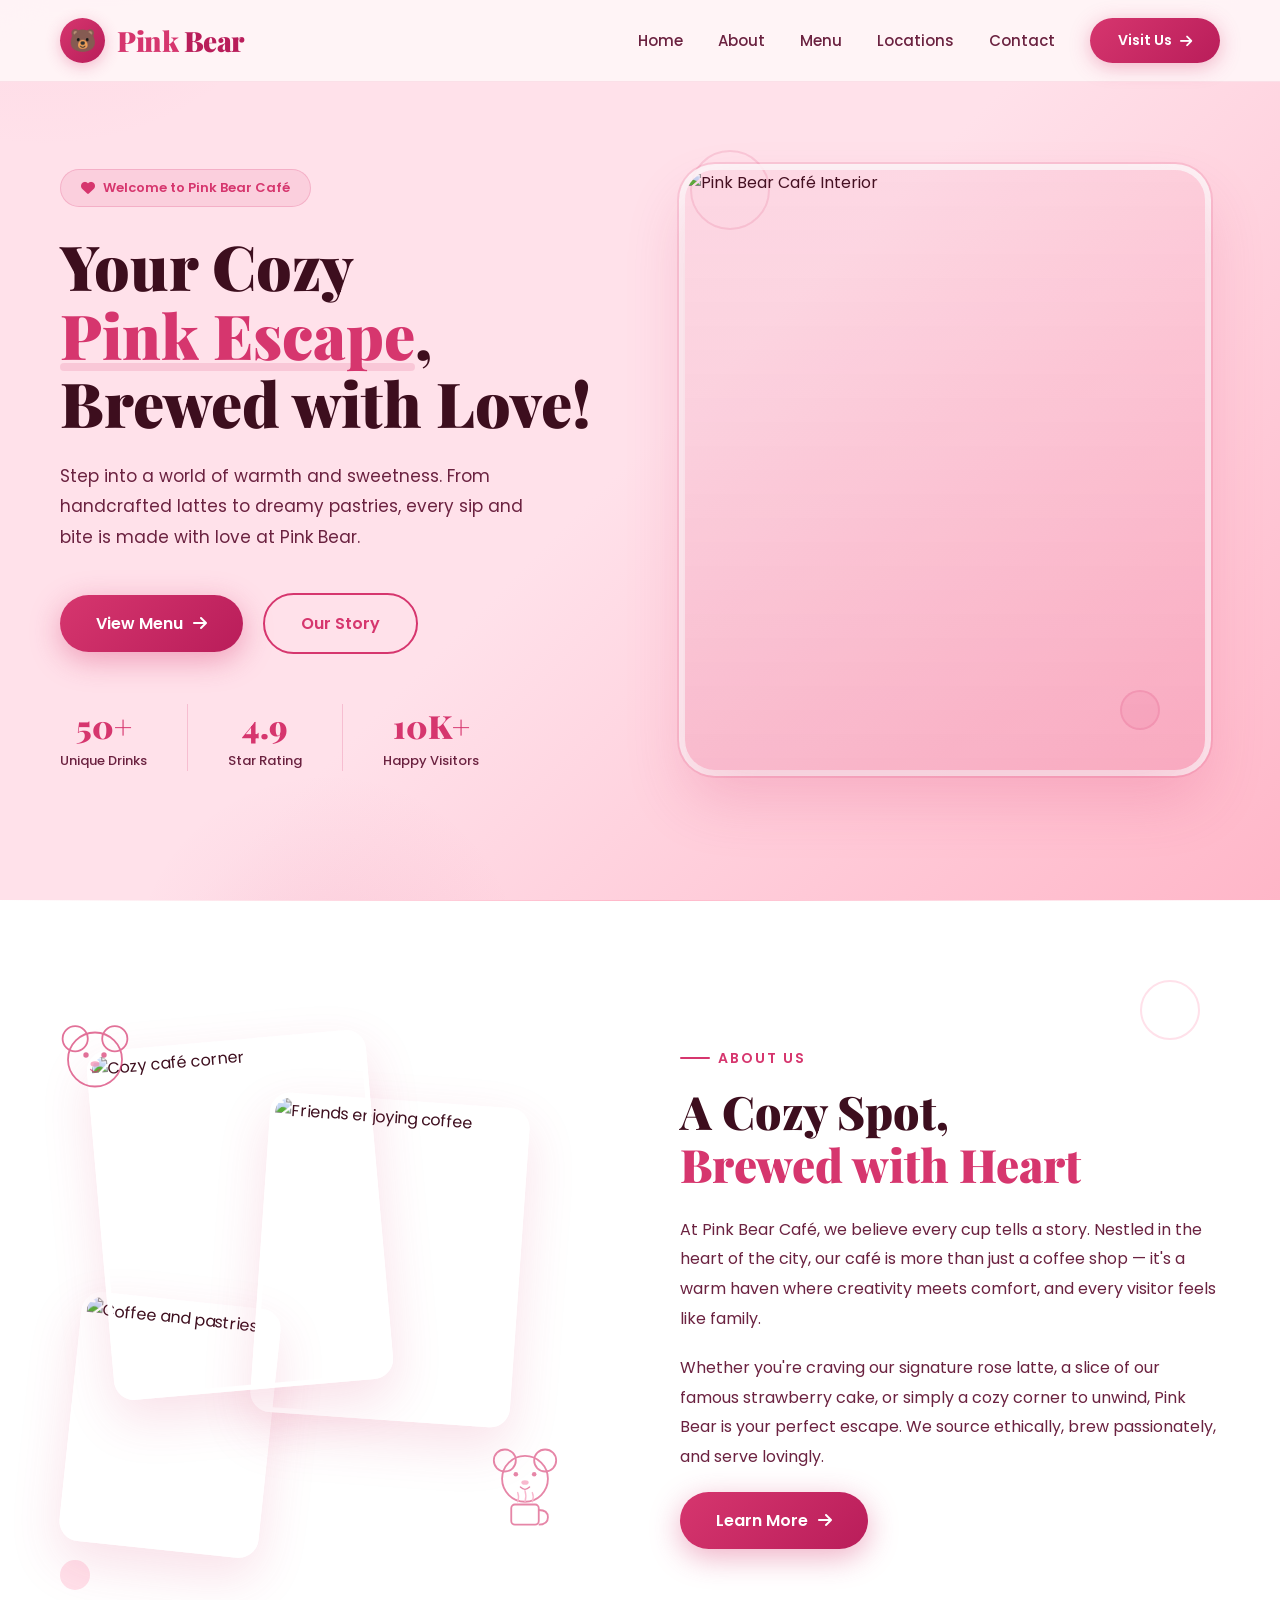
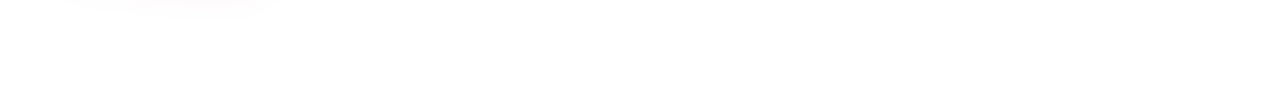
==== index.html @ 5787ec1b "actual initial commit" ====
<!DOCTYPE html>
<html lang="en">
<head>
    <meta charset="UTF-8">
    <meta name="viewport" content="width=device-width, initial-scale=1.0">
    <title>Pink Bear Café</title>
    <link href="https://fonts.googleapis.com/css2?family=Playfair+Display:wght@400;700;900&family=Poppins:wght@300;400;500;600;700&display=swap" rel="stylesheet">
    <link rel="stylesheet" href="https://cdnjs.cloudflare.com/ajax/libs/font-awesome/6.5.0/css/all.min.css">
    <style>
        * {
            margin: 0;
            padding: 0;
            box-sizing: border-box;
        }

        :root {
            --pink-lightest: #FFF5F7;
            --pink-light: #ffe1ea;
            --pink-soft: #FFB6C8;
            --pink-medium: #F48AAE;
            --pink-dark: #D6366E;
            --pink-darker: #B91D5A;
            --pink-darkest: #8C1445;
            --cream: #FFF9FA;
            --text-dark: #3D0E1E;
            --text-medium: #6B2240;
        }

        body {
            font-family: 'Poppins', sans-serif;
            background-color: var(--pink-lightest);
            color: var(--text-dark);
            overflow-x: hidden;
        }

        /* ===== NAVBAR ===== */
        nav {
            position: fixed;
            top: 0;
            left: 0;
            right: 0;
            z-index: 1000;
            display: flex;
            justify-content: space-between;
            align-items: center;
            padding: 18px 60px;
            background: rgba(255, 245, 247, 0.95);
            backdrop-filter: blur(20px);
            border-bottom: 1px solid rgba(214, 54, 110, 0.1);
            transition: all 0.3s ease;
        }

        nav.scrolled {
            padding: 12px 60px;
            box-shadow: 0 4px 30px rgba(214, 54, 110, 0.1);
        }

        .logo {
            display: flex;
            align-items: center;
            gap: 12px;
            text-decoration: none;
        }

        .logo-icon {
            width: 45px;
            height: 45px;
            background: linear-gradient(135deg, var(--pink-dark), var(--pink-darker));
            border-radius: 50%;
            display: flex;
            align-items: center;
            justify-content: center;
            font-size: 22px;
            color: white;
            box-shadow: 0 4px 15px rgba(214, 54, 110, 0.3);
        }

        .logo-text {
            font-family: 'Playfair Display', serif;
            font-size: 28px;
            font-weight: 900;
            color: var(--pink-dark);
            letter-spacing: -0.5px;
        }

        .logo-text span {
            color: var(--pink-darker);
        }

        .nav-links {
            display: flex;
            align-items: center;
            gap: 35px;
            list-style: none;
        }

        .nav-links a {
            text-decoration: none;
            color: var(--text-medium);
            font-size: 15px;
            font-weight: 500;
            transition: all 0.3s ease;
            position: relative;
        }

        .nav-links a::after {
            content: '';
            position: absolute;
            bottom: -5px;
            left: 0;
            width: 0;
            height: 2px;
            background: var(--pink-dark);
            transition: width 0.3s ease;
            border-radius: 2px;
        }

        .nav-links a:hover {
            color: var(--pink-dark);
        }

        .nav-links a:hover::after {
            width: 100%;
        }

        .nav-cta {
            background: linear-gradient(135deg, var(--pink-dark), var(--pink-darker));
            color: white !important;
            padding: 12px 28px;
            border-radius: 50px;
            font-weight: 600 !important;
            font-size: 14px !important;
            display: flex;
            align-items: center;
            gap: 8px;
            box-shadow: 0 4px 20px rgba(214, 54, 110, 0.35);
            transition: all 0.3s ease !important;
        }

        .nav-cta::after {
            display: none !important;
        }

        .nav-cta:hover {
            transform: translateY(-2px);
            box-shadow: 0 8px 30px rgba(214, 54, 110, 0.45) !important;
        }

        .hamburger {
            display: none;
            flex-direction: column;
            gap: 5px;
            cursor: pointer;
            padding: 5px;
        }

        .hamburger span {
            width: 28px;
            height: 3px;
            background: var(--pink-dark);
            border-radius: 3px;
            transition: all 0.3s ease;
        }

        /* ===== HERO SECTION ===== */
        .hero {
            min-height: 100vh;
            display: flex;
            align-items: center;
            position: relative;
            background: linear-gradient(135deg, var(--pink-light) 0%, var(--pink-light) 50%, var(--pink-soft) 100%);
            overflow: hidden;
        }

        .hero::before {
            content: '';
            position: absolute;
            top: -50%;
            left: -20%;
            width: 600px;
            height: 600px;
            background: radial-gradient(circle, rgba(244, 138, 174, 0.15) 0%, transparent 70%);
            border-radius: 50%;
            animation: float 8s ease-in-out infinite;
        }

        .hero::after {
            content: '';
            position: absolute;
            bottom: -30%;
            left: 10%;
            width: 400px;
            height: 400px;
            background: radial-gradient(circle, rgba(214, 54, 110, 0.08) 0%, transparent 70%);
            border-radius: 50%;
            animation: float 6s ease-in-out infinite reverse;
        }

        @keyframes float {
            0%, 100% { transform: translateY(0) rotate(0deg); }
            50% { transform: translateY(-30px) rotate(5deg); }
        }

        .hero-container {
            display: flex;
            align-items: center;
            width: 100%;
            max-width: 1400px;
            margin: 0 auto;
            padding: 120px 60px 80px;
            gap: 60px;
            position: relative;
            z-index: 2;
        }

        .hero-content {
            flex: 1;
            max-width: 580px;
        }

        .hero-badge {
            display: inline-flex;
            align-items: center;
            gap: 8px;
            background: rgba(214, 54, 110, 0.1);
            border: 1px solid rgba(214, 54, 110, 0.2);
            padding: 8px 20px;
            border-radius: 50px;
            font-size: 13px;
            font-weight: 600;
            color: var(--pink-dark);
            margin-bottom: 25px;
            animation: fadeInUp 0.8s ease forwards;
        }

        .hero-badge i {
            font-size: 14px;
        }

        .hero h1 {
            font-family: 'Playfair Display', serif;
            font-size: 62px;
            font-weight: 900;
            line-height: 1.1;
            color: var(--text-dark);
            margin-bottom: 24px;
            animation: fadeInUp 0.8s ease 0.2s forwards;
            opacity: 0;
        }

        .hero h1 .highlight {
            color: var(--pink-dark);
            position: relative;
        }

        .hero h1 .highlight::after {
            content: '';
            position: absolute;
            bottom: 5px;
            left: 0;
            width: 100%;
            height: 8px;
            background: rgba(214, 54, 110, 0.15);
            border-radius: 4px;
            z-index: -1;
        }

        .hero-description {
            font-size: 17px;
            line-height: 1.8;
            color: var(--text-medium);
            margin-bottom: 40px;
            max-width: 480px;
            animation: fadeInUp 0.8s ease 0.4s forwards;
            opacity: 0;
        }

        .hero-buttons {
            display: flex;
            align-items: center;
            gap: 20px;
            animation: fadeInUp 0.8s ease 0.6s forwards;
            opacity: 0;
        }

        .btn-primary {
            display: inline-flex;
            align-items: center;
            gap: 10px;
            background: linear-gradient(135deg, var(--pink-dark), var(--pink-darker));
            color: white;
            padding: 16px 36px;
            border-radius: 50px;
            text-decoration: none;
            font-weight: 600;
            font-size: 16px;
            box-shadow: 0 8px 30px rgba(214, 54, 110, 0.4);
            transition: all 0.3s ease;
            border: none;
            cursor: pointer;
        }

        .btn-primary:hover {
            transform: translateY(-3px);
            box-shadow: 0 12px 40px rgba(214, 54, 110, 0.5);
        }

        .btn-primary i {
            transition: transform 0.3s ease;
        }

        .btn-primary:hover i {
            transform: translateX(3px);
        }

        .btn-secondary {
            display: inline-flex;
            align-items: center;
            gap: 10px;
            background: transparent;
            color: var(--pink-dark);
            padding: 16px 36px;
            border-radius: 50px;
            text-decoration: none;
            font-weight: 600;
            font-size: 16px;
            border: 2px solid var(--pink-dark);
            transition: all 0.3s ease;
            cursor: pointer;
        }

        .btn-secondary:hover {
            background: rgba(214, 54, 110, 0.08);
            transform: translateY(-3px);
        }

        .hero-stats {
            display: flex;
            gap: 40px;
            margin-top: 50px;
            animation: fadeInUp 0.8s ease 0.8s forwards;
            opacity: 0;
        }

        .stat {
            text-align: center;
        }

        .stat-number {
            font-family: 'Playfair Display', serif;
            font-size: 32px;
            font-weight: 900;
            color: var(--pink-dark);
        }

        .stat-label {
            font-size: 13px;
            color: var(--text-medium);
            font-weight: 500;
            margin-top: 4px;
        }

        .stat-divider {
            width: 1px;
            background: rgba(214, 54, 110, 0.2);
        }

        /* Hero Image Area */
        .hero-image-area {
            flex: 1;
            position: relative;
            display: flex;
            justify-content: center;
            align-items: center;
            animation: fadeInRight 1s ease 0.4s forwards;
            opacity: 0;
        }

        .hero-image-main {
            width: 520px;
            height: 600px;
            border-radius: 30px;
            overflow: hidden;
            position: relative;
            box-shadow: 
                0 30px 60px rgba(214, 54, 110, 0.2),
                0 0 0 6px rgba(255, 255, 255, 0.8),
                0 0 0 8px rgba(214, 54, 110, 0.15);
        }

        .hero-image-main img {
            width: 100%;
            height: 100%;
            object-fit: cover;
            transition: transform 0.5s ease;
        }

        .hero-image-main:hover img {
            transform: scale(1.05);
        }

        .hero-image-overlay {
            position: absolute;
            top: 0;
            left: 0;
            right: 0;
            bottom: 0;
            background: linear-gradient(
                180deg, 
                rgba(214, 54, 110, 0.05) 0%, 
                rgba(214, 54, 110, 0.15) 100%
            );
            border-radius: 30px;
            pointer-events: none;
        }

        /* Floating elements around hero image
        .float-card {
            position: absolute;
            background: rgba(255, 255, 255, 0.95);
            backdrop-filter: blur(20px);
            border-radius: 20px;
            padding: 18px 22px;
            box-shadow: 0 10px 40px rgba(214, 54, 110, 0.15);
            z-index: 5;
            border: 1px solid rgba(214, 54, 110, 0.1);
        }

        .float-card-1 {
            top: 40px;
            right: -30px;
            display: flex;
            align-items: center;
            gap: 12px;
            animation: floatCard 4s ease-in-out infinite;
        }

        .float-card-1 .card-icon {
            width: 45px;
            height: 45px;
            background: linear-gradient(135deg, #FFB6C8, #F48AAE);
            border-radius: 12px;
            display: flex;
            align-items: center;
            justify-content: center;
            font-size: 20px;
        }

        .float-card-1 .card-text strong {
            display: block;
            font-size: 14px;
            color: var(--text-dark);
        }

        .float-card-1 .card-text span {
            font-size: 12px;
            color: var(--text-medium);
        }

        .float-card-2 {
            bottom: 80px;
            left: -40px;
            display: flex;
            align-items: center;
            gap: 12px;
            animation: floatCard 5s ease-in-out infinite reverse;
        }

        .float-card-2 .stars {
            color: #F9A825;
            font-size: 14px;
            display: flex;
            gap: 2px;
        }

        .float-card-2 .review-text {
            font-size: 13px;
            color: var(--text-dark);
            font-weight: 600;
        }

        .float-card-2 .review-sub {
            font-size: 11px;
            color: var(--text-medium);
        }

        .float-card-3 {
            bottom: 180px;
            right: -20px;
            padding: 14px 20px;
            animation: floatCard 4.5s ease-in-out infinite;
        }

        .float-card-3 .emoji-row {
            display: flex;
            gap: 4px;
            font-size: 18px;
            margin-bottom: 4px;
        }

        .float-card-3 span {
            font-size: 12px;
            color: var(--text-medium);
            font-weight: 500;
        }

        @keyframes floatCard {
            0%, 100% { transform: translateY(0); }
            50% { transform: translateY(-10px); }
        } */

        /* Decorative shapes */
        .deco-circle {
            position: absolute;
            border-radius: 50%;
            border: 2px solid rgba(214, 54, 110, 0.15);
        }

        .deco-circle-1 {
            width: 80px;
            height: 80px;
            top: -20px;
            left: 20px;
            animation: spin 20s linear infinite;
        }

        .deco-circle-2 {
            width: 40px;
            height: 40px;
            bottom: 40px;
            right: 60px;
            background: rgba(214, 54, 110, 0.08);
            animation: spin 15s linear infinite reverse;
        }

        @keyframes spin {
            from { transform: rotate(0deg); }
            to { transform: rotate(360deg); }
        }

        /* ===== ABOUT SECTION ===== */
        .about {
            padding: 120px 60px;
            background: white;
            position: relative;
            overflow: hidden;
        }

        .about::before {
            content: '';
            position: absolute;
            top: 0;
            left: 0;
            right: 0;
            height: 1px;
            background: linear-gradient(90deg, transparent, var(--pink-soft), transparent);
        }

        .about-container {
            max-width: 1400px;
            margin: 0 auto;
            display: flex;
            align-items: center;
            gap: 80px;
        }

        /* About Images */
        .about-images {
            flex: 1;
            position: relative;
            min-height: 550px;
        }

        .about-img-wrapper {
            position: absolute;
            border-radius: 20px;
            overflow: hidden;
            box-shadow: 0 20px 50px rgba(214, 54, 110, 0.15);
            transition: transform 0.4s ease;
        }

        .about-img-wrapper:hover {
            transform: rotate(0deg) scale(1.03) !important;
            z-index: 10;
        }

        .about-img-wrapper img {
            width: 100%;
            height: 100%;
            object-fit: cover;
        }

        .about-img-1 {
            width: 280px;
            height: 350px;
            top: 20px;
            left: 40px;
            transform: rotate(-5deg);
            z-index: 3;
            border: 5px solid white;
        }

        .about-img-2 {
            width: 260px;
            height: 320px;
            top: 80px;
            left: 200px;
            transform: rotate(4deg);
            z-index: 2;
            border: 5px solid white;
        }

        .about-img-3 {
            width: 200px;
            height: 250px;
            bottom: 20px;
            left: 10px;
            transform: rotate(6deg);
            z-index: 1;
            border: 5px solid white;
        }

        /* Bear doodle */
        .bear-doodle {
            position: absolute;
            top: -10px;
            left: -10px;
            z-index: 20;
        }

        .bear-doodle svg {
            width: 90px;
            height: 90px;
            opacity: 0.7;
        }

        .bear-doodle-2 {
            position: absolute;
            bottom: 20px;
            right: 20px;
            z-index: 20;
        }

        .bear-doodle-2 svg {
            width: 110px;
            height: 110px;
            opacity: 0.6;
        }

        /* About Content */
        .about-content {
            flex: 1;
            max-width: 550px;
        }

        .section-label {
            display: inline-flex;
            align-items: center;
            gap: 8px;
            font-size: 14px;
            font-weight: 600;
            color: var(--pink-dark);
            text-transform: uppercase;
            letter-spacing: 2px;
            margin-bottom: 16px;
        }

        .section-label::before {
            content: '';
            width: 30px;
            height: 2px;
            background: var(--pink-dark);
            border-radius: 2px;
        }

        .about-content h2 {
            font-family: 'Playfair Display', serif;
            font-size: 46px;
            font-weight: 900;
            line-height: 1.15;
            color: var(--text-dark);
            margin-bottom: 24px;
        }

        .about-content h2 .highlight {
            color: var(--pink-dark);
        }

        .about-content p {
            font-size: 16px;
            line-height: 1.85;
            color: var(--text-medium);
            margin-bottom: 20px;
        }

        .about-features {
            display: flex;
            flex-direction: column;
            gap: 18px;
            margin-top: 35px;
            margin-bottom: 40px;
        }

        .about-feature {
            display: flex;
            align-items: center;
            gap: 16px;
        }

        .feature-icon {
            width: 50px;
            height: 50px;
            min-width: 50px;
            background: linear-gradient(135deg, var(--pink-light), var(--pink-soft));
            border-radius: 14px;
            display: flex;
            align-items: center;
            justify-content: center;
            font-size: 20px;
            color: var(--pink-dark);
        }

        .feature-text strong {
            display: block;
            font-size: 15px;
            color: var(--text-dark);
            margin-bottom: 2px;
        }

        .feature-text span {
            font-size: 13px;
            color: var(--text-medium);
        }

        /* Animated decorative elements in about */
        .about-deco {
            position: absolute;
        }

        .about-deco-1 {
            top: 80px;
            right: 80px;
            width: 60px;
            height: 60px;
            border: 2px solid var(--pink-light);
            border-radius: 50%;
            animation: float 6s ease-in-out infinite;
        }

        .about-deco-2 {
            bottom: 100px;
            left: 60px;
            width: 30px;
            height: 30px;
            background: var(--pink-light);
            border-radius: 50%;
            animation: float 5s ease-in-out infinite reverse;
        }

        /* ===== ANIMATIONS ===== */
        @keyframes fadeInUp {
            from {
                opacity: 0;
                transform: translateY(30px);
            }
            to {
                opacity: 1;
                transform: translateY(0);
            }
        }

        @keyframes fadeInRight {
            from {
                opacity: 0;
                transform: translateX(50px);
            }
            to {
                opacity: 1;
                transform: translateX(0);
            }
        }

        /* Scroll reveal */
        .reveal {
            opacity: 0;
            transform: translateY(40px);
            transition: all 0.8s ease;
        }

        .reveal.active {
            opacity: 1;
            transform: translateY(0);
        }

        /* ===== RESPONSIVE ===== */
        @media (max-width: 1200px) {
            .hero h1 {
                font-size: 50px;
            }

            .hero-image-main {
                width: 420px;
                height: 500px;
            }

            .about-content h2 {
                font-size: 38px;
            }
        }

        @media (max-width: 992px) {
            nav {
                padding: 15px 30px;
            }

            .nav-links {
                display: none;
                position: absolute;
                top: 100%;
                left: 0;
                right: 0;
                background: rgba(255, 245, 247, 0.98);
                backdrop-filter: blur(20px);
                flex-direction: column;
                padding: 30px;
                gap: 20px;
                border-bottom: 1px solid rgba(214, 54, 110, 0.1);
            }

            .nav-links.active {
                display: flex;
            }

            .hamburger {
                display: flex;
            }

            .hero-container {
                flex-direction: column;
                text-align: center;
                padding: 120px 30px 60px;
                gap: 50px;
            }

            .hero-content {
                max-width: 100%;
            }

            .hero h1 {
                font-size: 44px;
            }

            .hero-description {
                max-width: 100%;
                margin-left: auto;
                margin-right: auto;
            }

            .hero-buttons {
                justify-content: center;
            }

            .hero-stats {
                justify-content: center;
            }

            .hero-image-main {
                width: 100%;
                max-width: 450px;
                height: 400px;
            }

            .float-card-1 {
                right: 0px;
                top: 10px;
            }

            .float-card-2 {
                left: 0px;
                bottom: 40px;
            }

            .float-card-3 {
                right: 0px;
            }

            .about {
                padding: 80px 30px;
            }

            .about-container {
                flex-direction: column;
                gap: 60px;
            }

            .about-images {
                min-height: 450px;
                width: 100%;
                max-width: 500px;
            }

            .about-content {
                max-width: 100%;
                text-align: center;
            }

            .about-features {
                align-items: center;
            }

            .section-label {
                justify-content: center;
            }
        }

        @media (max-width: 600px) {
            nav {
                padding: 12px 20px;
            }

            .logo-text {
                font-size: 22px;
            }

            .hero-container {
                padding: 100px 20px 50px;
            }

            .hero h1 {
                font-size: 34px;
            }

            .hero-description {
                font-size: 15px;
            }

            .hero-buttons {
                flex-direction: column;
                gap: 15px;
            }

            .hero-stats {
                gap: 25px;
            }

            .stat-number {
                font-size: 26px;
            }

            .hero-image-main {
                height: 320px;
                border-radius: 20px;
            }

            .float-card {
                display: none;
            }

            .about-content h2 {
                font-size: 32px;
            }

            .about-img-1 {
                width: 220px;
                height: 280px;
                left: 10px;
            }

            .about-img-2 {
                width: 200px;
                height: 260px;
                left: 140px;
            }

            .about-img-3 {
                width: 160px;
                height: 200px;
            }
        }

        /* Smooth scrolling */
        html {
            scroll-behavior: smooth;
        }

        /* Custom scrollbar */
        ::-webkit-scrollbar {
            width: 8px;
        }

        ::-webkit-scrollbar-track {
            background: var(--pink-lightest);
        }

        ::-webkit-scrollbar-thumb {
            background: var(--pink-soft);
            border-radius: 4px;
        }

        ::-webkit-scrollbar-thumb:hover {
            background: var(--pink-medium);
        }
    </style>
</head>
<body>

    <!-- NAVBAR -->
    <nav id="navbar">
        <a href="#" class="logo">
            <div class="logo-icon">🐻</div>
            <div class="logo-text">Pink <span>Bear</span></div>
        </a>
        <ul class="nav-links" id="navLinks">
            <li><a href="#hero">Home</a></li>
            <li><a href="#about">About</a></li>
            <li><a href="#">Menu</a></li>
            <li><a href="#">Locations</a></li>
            <li><a href="#">Contact</a></li>
            <li><a href="#" class="nav-cta">Visit Us <i class="fas fa-arrow-right"></i></a></li>
        </ul>
        <div class="hamburger" id="hamburger" onclick="toggleMenu()">
            <span></span>
            <span></span>
            <span></span>
        </div>
    </nav>

    <!-- HERO SECTION -->
    <section class="hero" id="hero">
        <div class="hero-container">
            <div class="hero-content">
                <div class="hero-badge">
                    <i class="fas fa-heart"></i>
                    Welcome to Pink Bear Café
                </div>
                <h1>
                    Your Cozy<br>
                    <span class="highlight">Pink Escape</span>,<br>
                    Brewed with Love!
                </h1>
                <p class="hero-description">
                    Step into a world of warmth and sweetness. From handcrafted lattes to dreamy pastries, every sip and bite is made with love at Pink Bear.
                </p>
                <div class="hero-buttons">
                    <a href="#" class="btn-primary">
                        View Menu <i class="fas fa-arrow-right"></i>
                    </a>
                    <a href="#about" class="btn-secondary">
                         Our Story
                    </a>
                </div>
                <div class="hero-stats">
                    <div class="stat">
                        <div class="stat-number">50+</div>
                        <div class="stat-label">Unique Drinks</div>
                    </div>
                    <div class="stat-divider"></div>
                    <div class="stat">
                        <div class="stat-number">4.9</div>
                        <div class="stat-label">Star Rating</div>
                    </div>
                    <div class="stat-divider"></div>
                    <div class="stat">
                        <div class="stat-number">10K+</div>
                        <div class="stat-label">Happy Visitors</div>
                    </div>
                </div>
            </div>

            <div class="hero-image-area">
                <div class="deco-circle deco-circle-1"></div>
                <div class="deco-circle deco-circle-2"></div>

                <div class="hero-image-main">
                    <img src="https://images.unsplash.com/photo-1554118811-1e0d58224f24?w=800&q=80" alt="Pink Bear Café Interior" loading="eager">
                    <div class="hero-image-overlay"></div>
                </div>

                <!-- Floating Cards -->
                <!-- <div class="float-card float-card-1">
                    <div class="card-icon">☕</div>
                    <div class="card-text">
                        <strong>Fresh Brewed</strong>
                        <span>Made to order</span>
                    </div>
                </div>

                <div class="float-card float-card-2">
                    <div>
                        <div class="stars">
                            <i class="fas fa-star"></i>
                            <i class="fas fa-star"></i>
                            <i class="fas fa-star"></i>
                            <i class="fas fa-star"></i>
                            <i class="fas fa-star"></i>
                        </div>
                        <div class="review-text">"Best café in town!"</div>
                        <div class="review-sub">— 2,400+ reviews</div>
                    </div>
                </div>

                <div class="float-card float-card-3">
                    <div class="emoji-row">🧁 🍰 🍩</div>
                    <span>Fresh pastries daily</span>
                </div>
            </div>
        </div> -->
    </section>

    <!-- ABOUT SECTION -->
    <section class="about" id="about">
        <div class="about-deco about-deco-1"></div>
        <div class="about-deco about-deco-2"></div>

        <div class="about-container">
            <div class="about-images reveal">
                <!-- Bear doodle SVG -->
                <div class="bear-doodle">
                    <svg viewBox="0 0 100 100" fill="none" xmlns="http://www.w3.org/2000/svg">
                        <circle cx="50" cy="55" r="30" stroke="#D6366E" stroke-width="2" fill="none"/>
                        <circle cx="28" cy="32" r="14" stroke="#D6366E" stroke-width="2" fill="none"/>
                        <circle cx="72" cy="32" r="14" stroke="#D6366E" stroke-width="2" fill="none"/>
                        <circle cx="40" cy="50" r="3" fill="#D6366E"/>
                        <circle cx="60" cy="50" r="3" fill="#D6366E"/>
                        <ellipse cx="50" cy="60" rx="5" ry="3" fill="#F48AAE"/>
                        <path d="M45 66 Q50 72 55 66" stroke="#D6366E" stroke-width="1.5" fill="none" stroke-linecap="round"/>
                    </svg>
                </div>

                <div class="about-img-wrapper about-img-1">
                    <img src="https://images.unsplash.com/photo-1521017432531-fbd92d768814?w=600&q=80" alt="Cozy café corner">
                </div>
                <div class="about-img-wrapper about-img-2">
                    <img src="https://images.unsplash.com/photo-1529676468696-f3a47aba7d5d?w=600&q=80" alt="Friends enjoying coffee">
                </div>
                <div class="about-img-wrapper about-img-3">
                    <img src="https://images.unsplash.com/photo-1495474472287-4d71bcdd2085?w=600&q=80" alt="Coffee and pastries">
                </div>

                <!-- Bear doodle 2 -->
                <div class="bear-doodle-2">
                    <svg viewBox="0 0 120 120" fill="none" xmlns="http://www.w3.org/2000/svg">
                        <!-- Bear holding coffee cup -->
                        <circle cx="60" cy="50" r="25" stroke="#D6366E" stroke-width="2" fill="none"/>
                        <circle cx="38" cy="30" r="12" stroke="#D6366E" stroke-width="2" fill="none"/>
                        <circle cx="82" cy="30" r="12" stroke="#D6366E" stroke-width="2" fill="none"/>
                        <circle cx="50" cy="45" r="2.5" fill="#D6366E"/>
                        <circle cx="70" cy="45" r="2.5" fill="#D6366E"/>
                        <ellipse cx="60" cy="54" rx="4" ry="2.5" fill="#F48AAE"/>
                        <path d="M55 59 Q60 64 65 59" stroke="#D6366E" stroke-width="1.5" fill="none" stroke-linecap="round"/>
                        <!-- Coffee cup -->
                        <rect x="45" y="78" width="30" height="22" rx="4" stroke="#D6366E" stroke-width="2" fill="none"/>
                        <path d="M75 84 Q85 84 85 92 Q85 100 75 100" stroke="#D6366E" stroke-width="2" fill="none"/>
                        <!-- Steam -->
                        <path d="M52 75 Q54 70 52 65" stroke="#F48AAE" stroke-width="1.5" fill="none" stroke-linecap="round"/>
                        <path d="M60 75 Q62 69 60 63" stroke="#F48AAE" stroke-width="1.5" fill="none" stroke-linecap="round"/>
                        <path d="M68 75 Q70 70 68 65" stroke="#F48AAE" stroke-width="1.5" fill="none" stroke-linecap="round"/>
                    </svg>
                </div>
            </div>

            <div class="about-content reveal">
                <div class="section-label">About Us</div>
                <h2>
                    A Cozy Spot,<br>
                    <span class="highlight">Brewed with Heart</span>
                </h2>
                <p>
                    At Pink Bear Café, we believe every cup tells a story. Nestled in the heart of the city, our café is more than just a coffee shop — it's a warm haven where creativity meets comfort, and every visitor feels like family.
                </p>
                <p>
                    Whether you're craving our signature rose latte, a slice of our famous strawberry cake, or simply a cozy corner to unwind, Pink Bear is your perfect escape. We source ethically, brew passionately, and serve lovingly.
                </p>

                <!-- <div class="about-features">
                    <div class="about-feature">
                        <div class="feature-icon">
                            <i class="fas fa-mug-hot"></i>
                        </div>
                        <div class="feature-text">
                            <strong>Handcrafted Drinks</strong>
                            <span>Every drink made fresh with premium ingredients</span>
                        </div>
                    </div>
                    <div class="about-feature">
                        <div class="feature-icon">
                            <i class="fas fa-heart"></i>
                        </div>
                        <div class="feature-text">
                            <strong>Warm Community</strong>
                            <span>A gathering place for friends, creatives & dreamers</span>
                        </div>
                    </div>
                    <div class="about-feature">
                        <div class="feature-icon">
                            <i class="fas fa-leaf"></i>
                        </div>
                        <div class="feature-text">
                            <strong>Sustainably Sourced</strong>
                            <span>Ethically sourced beans & eco-friendly practices</span>
                        </div>
                    </div>
                </div> -->

                <a href="#" class="btn-primary">
                    Learn More <i class="fas fa-arrow-right"></i>
                </a>
            </div>
        </div>
    </section>

    <script>
        // Navbar scroll effect
        window.addEventListener('scroll', () => {
            const navbar = document.getElementById('navbar');
            if (window.scrollY > 50) {
                navbar.classList.add('scrolled');
            } else {
                navbar.classList.remove('scrolled');
            }
        });

        // Mobile menu toggle
        function toggleMenu() {
            const navLinks = document.getElementById('navLinks');
            const hamburger = document.getElementById('hamburger');
            navLinks.classList.toggle('active');
            hamburger.classList.toggle('active');
        }

        // Scroll reveal animation
        const revealElements = document.querySelectorAll('.reveal');

        const revealOnScroll = () => {
            revealElements.forEach(el => {
                const elementTop = el.getBoundingClientRect().top;
                const windowHeight = window.innerHeight;
                if (elementTop < windowHeight - 100) {
                    el.classList.add('active');
                }
            });
        };

        window.addEventListener('scroll', revealOnScroll);
        window.addEventListener('load', revealOnScroll);

        // Parallax effect on hero image
        window.addEventListener('scroll', () => {
            const scrolled = window.scrollY;
            const heroImage = document.querySelector('.hero-image-main');
            if (heroImage && scrolled < window.innerHeight) {
                heroImage.style.transform = `translateY(${scrolled * 0.1}px)`;
            }
        });
    </script>

</body>
</html>
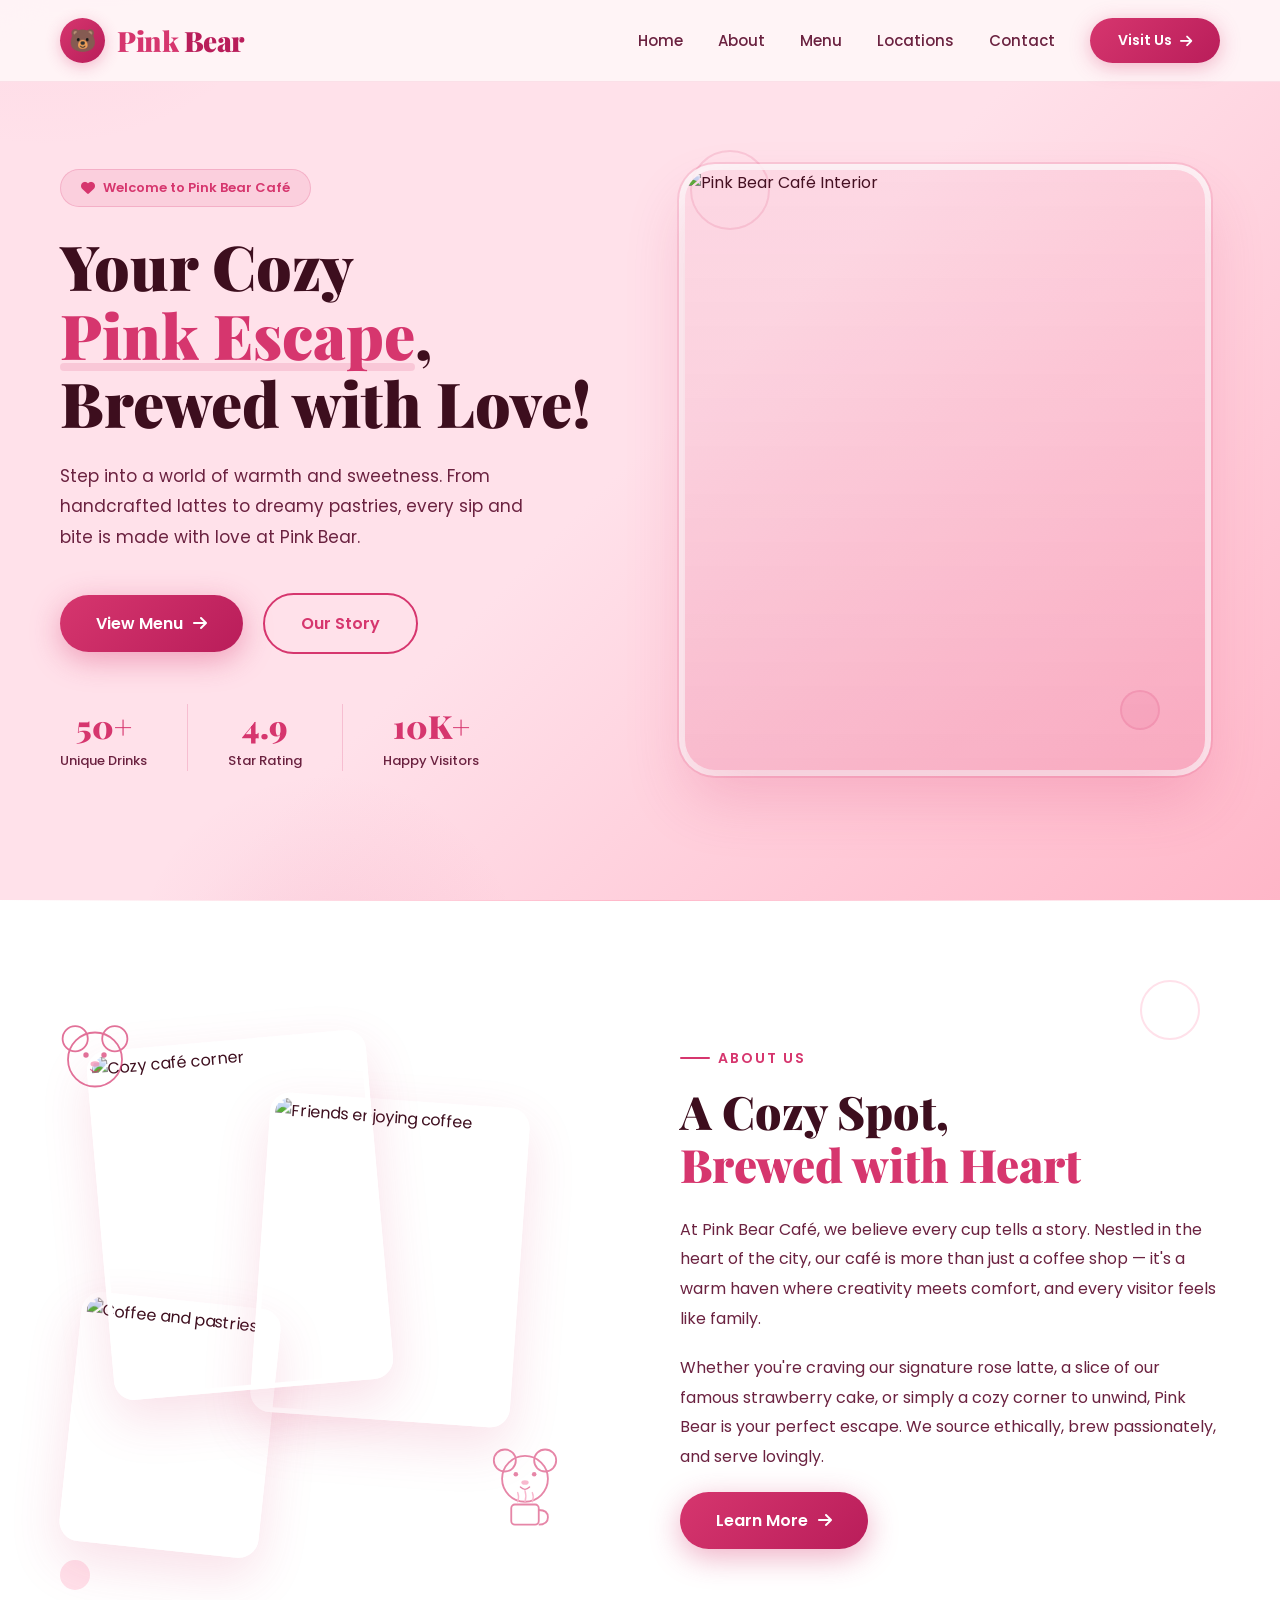
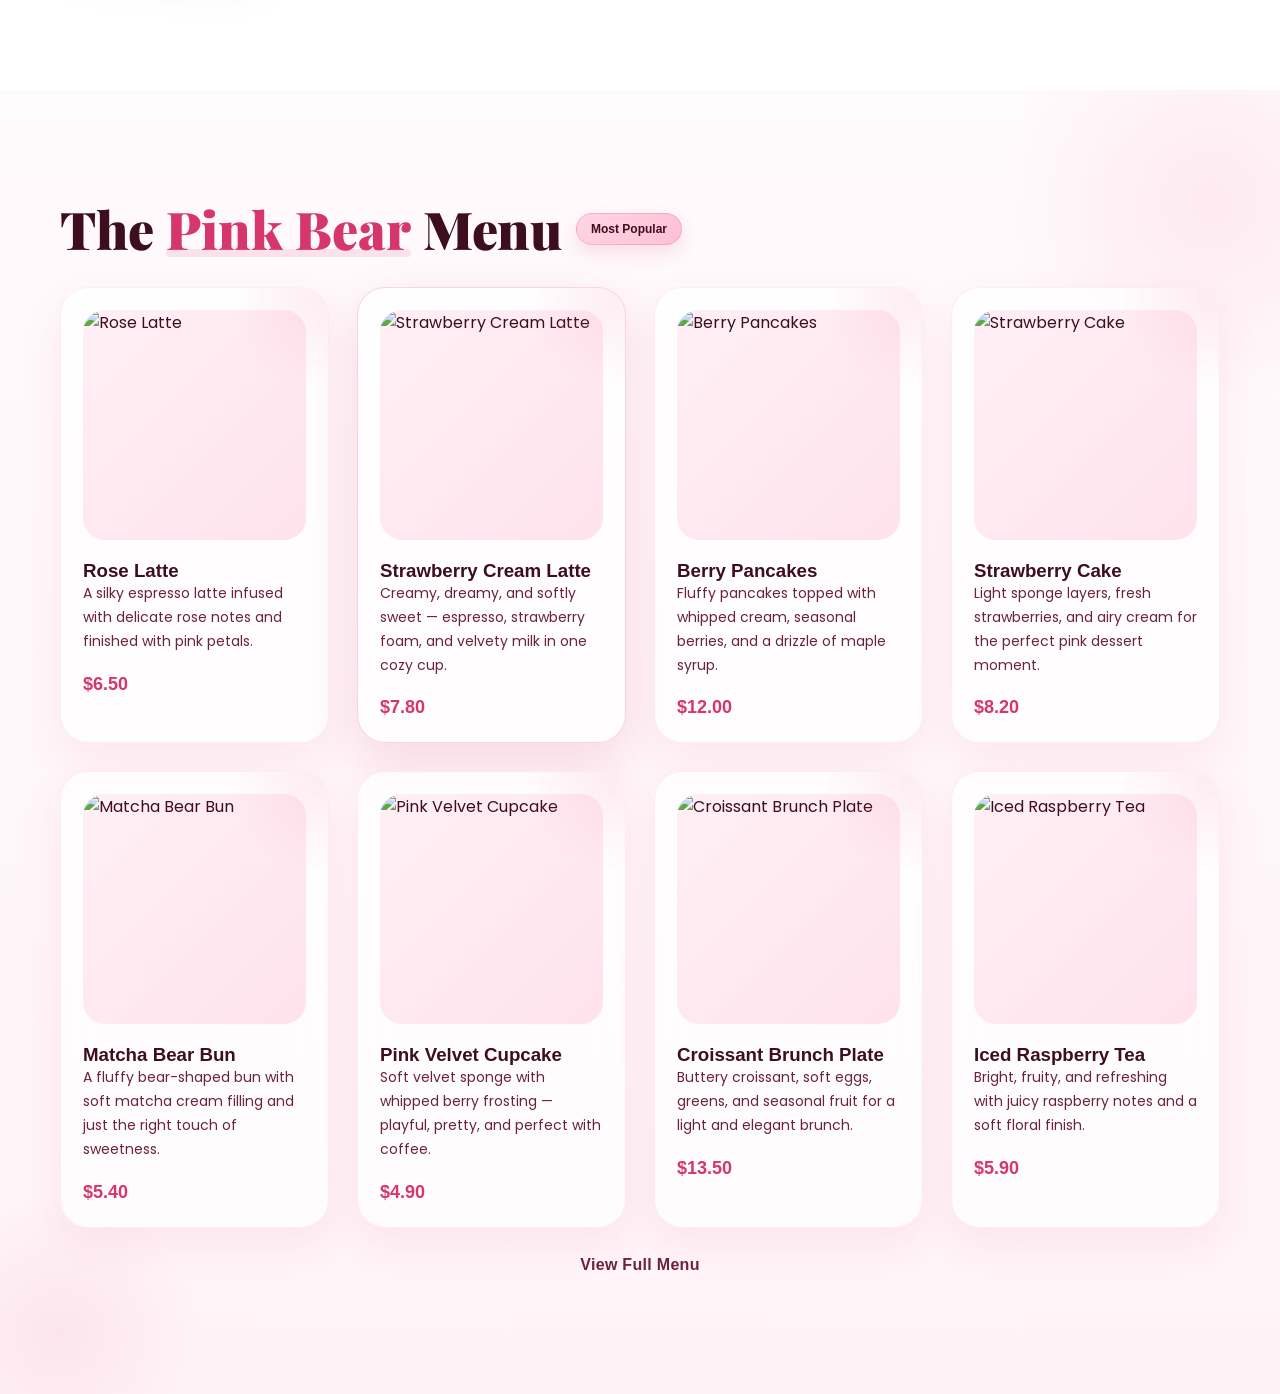
==== commit 14166103: "added featured menu" ====
--- a/index.html
+++ b/index.html
@@ -5,1002 +5,8 @@
     <meta name="viewport" content="width=device-width, initial-scale=1.0">
     <title>Pink Bear Café</title>
     <link href="https://fonts.googleapis.com/css2?family=Playfair+Display:wght@400;700;900&family=Poppins:wght@300;400;500;600;700&display=swap" rel="stylesheet">
+    <link rel="stylesheet" href="style.css">
     <link rel="stylesheet" href="https://cdnjs.cloudflare.com/ajax/libs/font-awesome/6.5.0/css/all.min.css">
-    <style>
-        * {
-            margin: 0;
-            padding: 0;
-            box-sizing: border-box;
-        }
-
-        :root {
-            --pink-lightest: #FFF5F7;
-            --pink-light: #ffe1ea;
-            --pink-soft: #FFB6C8;
-            --pink-medium: #F48AAE;
-            --pink-dark: #D6366E;
-            --pink-darker: #B91D5A;
-            --pink-darkest: #8C1445;
-            --cream: #FFF9FA;
-            --text-dark: #3D0E1E;
-            --text-medium: #6B2240;
-        }
-
-        body {
-            font-family: 'Poppins', sans-serif;
-            background-color: var(--pink-lightest);
-            color: var(--text-dark);
-            overflow-x: hidden;
-        }
-
-        /* ===== NAVBAR ===== */
-        nav {
-            position: fixed;
-            top: 0;
-            left: 0;
-            right: 0;
-            z-index: 1000;
-            display: flex;
-            justify-content: space-between;
-            align-items: center;
-            padding: 18px 60px;
-            background: rgba(255, 245, 247, 0.95);
-            backdrop-filter: blur(20px);
-            border-bottom: 1px solid rgba(214, 54, 110, 0.1);
-            transition: all 0.3s ease;
-        }
-
-        nav.scrolled {
-            padding: 12px 60px;
-            box-shadow: 0 4px 30px rgba(214, 54, 110, 0.1);
-        }
-
-        .logo {
-            display: flex;
-            align-items: center;
-            gap: 12px;
-            text-decoration: none;
-        }
-
-        .logo-icon {
-            width: 45px;
-            height: 45px;
-            background: linear-gradient(135deg, var(--pink-dark), var(--pink-darker));
-            border-radius: 50%;
-            display: flex;
-            align-items: center;
-            justify-content: center;
-            font-size: 22px;
-            color: white;
-            box-shadow: 0 4px 15px rgba(214, 54, 110, 0.3);
-        }
-
-        .logo-text {
-            font-family: 'Playfair Display', serif;
-            font-size: 28px;
-            font-weight: 900;
-            color: var(--pink-dark);
-            letter-spacing: -0.5px;
-        }
-
-        .logo-text span {
-            color: var(--pink-darker);
-        }
-
-        .nav-links {
-            display: flex;
-            align-items: center;
-            gap: 35px;
-            list-style: none;
-        }
-
-        .nav-links a {
-            text-decoration: none;
-            color: var(--text-medium);
-            font-size: 15px;
-            font-weight: 500;
-            transition: all 0.3s ease;
-            position: relative;
-        }
-
-        .nav-links a::after {
-            content: '';
-            position: absolute;
-            bottom: -5px;
-            left: 0;
-            width: 0;
-            height: 2px;
-            background: var(--pink-dark);
-            transition: width 0.3s ease;
-            border-radius: 2px;
-        }
-
-        .nav-links a:hover {
-            color: var(--pink-dark);
-        }
-
-        .nav-links a:hover::after {
-            width: 100%;
-        }
-
-        .nav-cta {
-            background: linear-gradient(135deg, var(--pink-dark), var(--pink-darker));
-            color: white !important;
-            padding: 12px 28px;
-            border-radius: 50px;
-            font-weight: 600 !important;
-            font-size: 14px !important;
-            display: flex;
-            align-items: center;
-            gap: 8px;
-            box-shadow: 0 4px 20px rgba(214, 54, 110, 0.35);
-            transition: all 0.3s ease !important;
-        }
-
-        .nav-cta::after {
-            display: none !important;
-        }
-
-        .nav-cta:hover {
-            transform: translateY(-2px);
-            box-shadow: 0 8px 30px rgba(214, 54, 110, 0.45) !important;
-        }
-
-        .hamburger {
-            display: none;
-            flex-direction: column;
-            gap: 5px;
-            cursor: pointer;
-            padding: 5px;
-        }
-
-        .hamburger span {
-            width: 28px;
-            height: 3px;
-            background: var(--pink-dark);
-            border-radius: 3px;
-            transition: all 0.3s ease;
-        }
-
-        /* ===== HERO SECTION ===== */
-        .hero {
-            min-height: 100vh;
-            display: flex;
-            align-items: center;
-            position: relative;
-            background: linear-gradient(135deg, var(--pink-light) 0%, var(--pink-light) 50%, var(--pink-soft) 100%);
-            overflow: hidden;
-        }
-
-        .hero::before {
-            content: '';
-            position: absolute;
-            top: -50%;
-            left: -20%;
-            width: 600px;
-            height: 600px;
-            background: radial-gradient(circle, rgba(244, 138, 174, 0.15) 0%, transparent 70%);
-            border-radius: 50%;
-            animation: float 8s ease-in-out infinite;
-        }
-
-        .hero::after {
-            content: '';
-            position: absolute;
-            bottom: -30%;
-            left: 10%;
-            width: 400px;
-            height: 400px;
-            background: radial-gradient(circle, rgba(214, 54, 110, 0.08) 0%, transparent 70%);
-            border-radius: 50%;
-            animation: float 6s ease-in-out infinite reverse;
-        }
-
-        @keyframes float {
-            0%, 100% { transform: translateY(0) rotate(0deg); }
-            50% { transform: translateY(-30px) rotate(5deg); }
-        }
-
-        .hero-container {
-            display: flex;
-            align-items: center;
-            width: 100%;
-            max-width: 1400px;
-            margin: 0 auto;
-            padding: 120px 60px 80px;
-            gap: 60px;
-            position: relative;
-            z-index: 2;
-        }
-
-        .hero-content {
-            flex: 1;
-            max-width: 580px;
-        }
-
-        .hero-badge {
-            display: inline-flex;
-            align-items: center;
-            gap: 8px;
-            background: rgba(214, 54, 110, 0.1);
-            border: 1px solid rgba(214, 54, 110, 0.2);
-            padding: 8px 20px;
-            border-radius: 50px;
-            font-size: 13px;
-            font-weight: 600;
-            color: var(--pink-dark);
-            margin-bottom: 25px;
-            animation: fadeInUp 0.8s ease forwards;
-        }
-
-        .hero-badge i {
-            font-size: 14px;
-        }
-
-        .hero h1 {
-            font-family: 'Playfair Display', serif;
-            font-size: 62px;
-            font-weight: 900;
-            line-height: 1.1;
-            color: var(--text-dark);
-            margin-bottom: 24px;
-            animation: fadeInUp 0.8s ease 0.2s forwards;
-            opacity: 0;
-        }
-
-        .hero h1 .highlight {
-            color: var(--pink-dark);
-            position: relative;
-        }
-
-        .hero h1 .highlight::after {
-            content: '';
-            position: absolute;
-            bottom: 5px;
-            left: 0;
-            width: 100%;
-            height: 8px;
-            background: rgba(214, 54, 110, 0.15);
-            border-radius: 4px;
-            z-index: -1;
-        }
-
-        .hero-description {
-            font-size: 17px;
-            line-height: 1.8;
-            color: var(--text-medium);
-            margin-bottom: 40px;
-            max-width: 480px;
-            animation: fadeInUp 0.8s ease 0.4s forwards;
-            opacity: 0;
-        }
-
-        .hero-buttons {
-            display: flex;
-            align-items: center;
-            gap: 20px;
-            animation: fadeInUp 0.8s ease 0.6s forwards;
-            opacity: 0;
-        }
-
-        .btn-primary {
-            display: inline-flex;
-            align-items: center;
-            gap: 10px;
-            background: linear-gradient(135deg, var(--pink-dark), var(--pink-darker));
-            color: white;
-            padding: 16px 36px;
-            border-radius: 50px;
-            text-decoration: none;
-            font-weight: 600;
-            font-size: 16px;
-            box-shadow: 0 8px 30px rgba(214, 54, 110, 0.4);
-            transition: all 0.3s ease;
-            border: none;
-            cursor: pointer;
-        }
-
-        .btn-primary:hover {
-            transform: translateY(-3px);
-            box-shadow: 0 12px 40px rgba(214, 54, 110, 0.5);
-        }
-
-        .btn-primary i {
-            transition: transform 0.3s ease;
-        }
-
-        .btn-primary:hover i {
-            transform: translateX(3px);
-        }
-
-        .btn-secondary {
-            display: inline-flex;
-            align-items: center;
-            gap: 10px;
-            background: transparent;
-            color: var(--pink-dark);
-            padding: 16px 36px;
-            border-radius: 50px;
-            text-decoration: none;
-            font-weight: 600;
-            font-size: 16px;
-            border: 2px solid var(--pink-dark);
-            transition: all 0.3s ease;
-            cursor: pointer;
-        }
-
-        .btn-secondary:hover {
-            background: rgba(214, 54, 110, 0.08);
-            transform: translateY(-3px);
-        }
-
-        .hero-stats {
-            display: flex;
-            gap: 40px;
-            margin-top: 50px;
-            animation: fadeInUp 0.8s ease 0.8s forwards;
-            opacity: 0;
-        }
-
-        .stat {
-            text-align: center;
-        }
-
-        .stat-number {
-            font-family: 'Playfair Display', serif;
-            font-size: 32px;
-            font-weight: 900;
-            color: var(--pink-dark);
-        }
-
-        .stat-label {
-            font-size: 13px;
-            color: var(--text-medium);
-            font-weight: 500;
-            margin-top: 4px;
-        }
-
-        .stat-divider {
-            width: 1px;
-            background: rgba(214, 54, 110, 0.2);
-        }
-
-        /* Hero Image Area */
-        .hero-image-area {
-            flex: 1;
-            position: relative;
-            display: flex;
-            justify-content: center;
-            align-items: center;
-            animation: fadeInRight 1s ease 0.4s forwards;
-            opacity: 0;
-        }
-
-        .hero-image-main {
-            width: 520px;
-            height: 600px;
-            border-radius: 30px;
-            overflow: hidden;
-            position: relative;
-            box-shadow: 
-                0 30px 60px rgba(214, 54, 110, 0.2),
-                0 0 0 6px rgba(255, 255, 255, 0.8),
-                0 0 0 8px rgba(214, 54, 110, 0.15);
-        }
-
-        .hero-image-main img {
-            width: 100%;
-            height: 100%;
-            object-fit: cover;
-            transition: transform 0.5s ease;
-        }
-
-        .hero-image-main:hover img {
-            transform: scale(1.05);
-        }
-
-        .hero-image-overlay {
-            position: absolute;
-            top: 0;
-            left: 0;
-            right: 0;
-            bottom: 0;
-            background: linear-gradient(
-                180deg, 
-                rgba(214, 54, 110, 0.05) 0%, 
-                rgba(214, 54, 110, 0.15) 100%
-            );
-            border-radius: 30px;
-            pointer-events: none;
-        }
-
-        /* Floating elements around hero image
-        .float-card {
-            position: absolute;
-            background: rgba(255, 255, 255, 0.95);
-            backdrop-filter: blur(20px);
-            border-radius: 20px;
-            padding: 18px 22px;
-            box-shadow: 0 10px 40px rgba(214, 54, 110, 0.15);
-            z-index: 5;
-            border: 1px solid rgba(214, 54, 110, 0.1);
-        }
-
-        .float-card-1 {
-            top: 40px;
-            right: -30px;
-            display: flex;
-            align-items: center;
-            gap: 12px;
-            animation: floatCard 4s ease-in-out infinite;
-        }
-
-        .float-card-1 .card-icon {
-            width: 45px;
-            height: 45px;
-            background: linear-gradient(135deg, #FFB6C8, #F48AAE);
-            border-radius: 12px;
-            display: flex;
-            align-items: center;
-            justify-content: center;
-            font-size: 20px;
-        }
-
-        .float-card-1 .card-text strong {
-            display: block;
-            font-size: 14px;
-            color: var(--text-dark);
-        }
-
-        .float-card-1 .card-text span {
-            font-size: 12px;
-            color: var(--text-medium);
-        }
-
-        .float-card-2 {
-            bottom: 80px;
-            left: -40px;
-            display: flex;
-            align-items: center;
-            gap: 12px;
-            animation: floatCard 5s ease-in-out infinite reverse;
-        }
-
-        .float-card-2 .stars {
-            color: #F9A825;
-            font-size: 14px;
-            display: flex;
-            gap: 2px;
-        }
-
-        .float-card-2 .review-text {
-            font-size: 13px;
-            color: var(--text-dark);
-            font-weight: 600;
-        }
-
-        .float-card-2 .review-sub {
-            font-size: 11px;
-            color: var(--text-medium);
-        }
-
-        .float-card-3 {
-            bottom: 180px;
-            right: -20px;
-            padding: 14px 20px;
-            animation: floatCard 4.5s ease-in-out infinite;
-        }
-
-        .float-card-3 .emoji-row {
-            display: flex;
-            gap: 4px;
-            font-size: 18px;
-            margin-bottom: 4px;
-        }
-
-        .float-card-3 span {
-            font-size: 12px;
-            color: var(--text-medium);
-            font-weight: 500;
-        }
-
-        @keyframes floatCard {
-            0%, 100% { transform: translateY(0); }
-            50% { transform: translateY(-10px); }
-        } */
-
-        /* Decorative shapes */
-        .deco-circle {
-            position: absolute;
-            border-radius: 50%;
-            border: 2px solid rgba(214, 54, 110, 0.15);
-        }
-
-        .deco-circle-1 {
-            width: 80px;
-            height: 80px;
-            top: -20px;
-            left: 20px;
-            animation: spin 20s linear infinite;
-        }
-
-        .deco-circle-2 {
-            width: 40px;
-            height: 40px;
-            bottom: 40px;
-            right: 60px;
-            background: rgba(214, 54, 110, 0.08);
-            animation: spin 15s linear infinite reverse;
-        }
-
-        @keyframes spin {
-            from { transform: rotate(0deg); }
-            to { transform: rotate(360deg); }
-        }
-
-        /* ===== ABOUT SECTION ===== */
-        .about {
-            padding: 120px 60px;
-            background: white;
-            position: relative;
-            overflow: hidden;
-        }
-
-        .about::before {
-            content: '';
-            position: absolute;
-            top: 0;
-            left: 0;
-            right: 0;
-            height: 1px;
-            background: linear-gradient(90deg, transparent, var(--pink-soft), transparent);
-        }
-
-        .about-container {
-            max-width: 1400px;
-            margin: 0 auto;
-            display: flex;
-            align-items: center;
-            gap: 80px;
-        }
-
-        /* About Images */
-        .about-images {
-            flex: 1;
-            position: relative;
-            min-height: 550px;
-        }
-
-        .about-img-wrapper {
-            position: absolute;
-            border-radius: 20px;
-            overflow: hidden;
-            box-shadow: 0 20px 50px rgba(214, 54, 110, 0.15);
-            transition: transform 0.4s ease;
-        }
-
-        .about-img-wrapper:hover {
-            transform: rotate(0deg) scale(1.03) !important;
-            z-index: 10;
-        }
-
-        .about-img-wrapper img {
-            width: 100%;
-            height: 100%;
-            object-fit: cover;
-        }
-
-        .about-img-1 {
-            width: 280px;
-            height: 350px;
-            top: 20px;
-            left: 40px;
-            transform: rotate(-5deg);
-            z-index: 3;
-            border: 5px solid white;
-        }
-
-        .about-img-2 {
-            width: 260px;
-            height: 320px;
-            top: 80px;
-            left: 200px;
-            transform: rotate(4deg);
-            z-index: 2;
-            border: 5px solid white;
-        }
-
-        .about-img-3 {
-            width: 200px;
-            height: 250px;
-            bottom: 20px;
-            left: 10px;
-            transform: rotate(6deg);
-            z-index: 1;
-            border: 5px solid white;
-        }
-
-        /* Bear doodle */
-        .bear-doodle {
-            position: absolute;
-            top: -10px;
-            left: -10px;
-            z-index: 20;
-        }
-
-        .bear-doodle svg {
-            width: 90px;
-            height: 90px;
-            opacity: 0.7;
-        }
-
-        .bear-doodle-2 {
-            position: absolute;
-            bottom: 20px;
-            right: 20px;
-            z-index: 20;
-        }
-
-        .bear-doodle-2 svg {
-            width: 110px;
-            height: 110px;
-            opacity: 0.6;
-        }
-
-        /* About Content */
-        .about-content {
-            flex: 1;
-            max-width: 550px;
-        }
-
-        .section-label {
-            display: inline-flex;
-            align-items: center;
-            gap: 8px;
-            font-size: 14px;
-            font-weight: 600;
-            color: var(--pink-dark);
-            text-transform: uppercase;
-            letter-spacing: 2px;
-            margin-bottom: 16px;
-        }
-
-        .section-label::before {
-            content: '';
-            width: 30px;
-            height: 2px;
-            background: var(--pink-dark);
-            border-radius: 2px;
-        }
-
-        .about-content h2 {
-            font-family: 'Playfair Display', serif;
-            font-size: 46px;
-            font-weight: 900;
-            line-height: 1.15;
-            color: var(--text-dark);
-            margin-bottom: 24px;
-        }
-
-        .about-content h2 .highlight {
-            color: var(--pink-dark);
-        }
-
-        .about-content p {
-            font-size: 16px;
-            line-height: 1.85;
-            color: var(--text-medium);
-            margin-bottom: 20px;
-        }
-
-        .about-features {
-            display: flex;
-            flex-direction: column;
-            gap: 18px;
-            margin-top: 35px;
-            margin-bottom: 40px;
-        }
-
-        .about-feature {
-            display: flex;
-            align-items: center;
-            gap: 16px;
-        }
-
-        .feature-icon {
-            width: 50px;
-            height: 50px;
-            min-width: 50px;
-            background: linear-gradient(135deg, var(--pink-light), var(--pink-soft));
-            border-radius: 14px;
-            display: flex;
-            align-items: center;
-            justify-content: center;
-            font-size: 20px;
-            color: var(--pink-dark);
-        }
-
-        .feature-text strong {
-            display: block;
-            font-size: 15px;
-            color: var(--text-dark);
-            margin-bottom: 2px;
-        }
-
-        .feature-text span {
-            font-size: 13px;
-            color: var(--text-medium);
-        }
-
-        /* Animated decorative elements in about */
-        .about-deco {
-            position: absolute;
-        }
-
-        .about-deco-1 {
-            top: 80px;
-            right: 80px;
-            width: 60px;
-            height: 60px;
-            border: 2px solid var(--pink-light);
-            border-radius: 50%;
-            animation: float 6s ease-in-out infinite;
-        }
-
-        .about-deco-2 {
-            bottom: 100px;
-            left: 60px;
-            width: 30px;
-            height: 30px;
-            background: var(--pink-light);
-            border-radius: 50%;
-            animation: float 5s ease-in-out infinite reverse;
-        }
-
-        /* ===== ANIMATIONS ===== */
-        @keyframes fadeInUp {
-            from {
-                opacity: 0;
-                transform: translateY(30px);
-            }
-            to {
-                opacity: 1;
-                transform: translateY(0);
-            }
-        }
-
-        @keyframes fadeInRight {
-            from {
-                opacity: 0;
-                transform: translateX(50px);
-            }
-            to {
-                opacity: 1;
-                transform: translateX(0);
-            }
-        }
-
-        /* Scroll reveal */
-        .reveal {
-            opacity: 0;
-            transform: translateY(40px);
-            transition: all 0.8s ease;
-        }
-
-        .reveal.active {
-            opacity: 1;
-            transform: translateY(0);
-        }
-
-        /* ===== RESPONSIVE ===== */
-        @media (max-width: 1200px) {
-            .hero h1 {
-                font-size: 50px;
-            }
-
-            .hero-image-main {
-                width: 420px;
-                height: 500px;
-            }
-
-            .about-content h2 {
-                font-size: 38px;
-            }
-        }
-
-        @media (max-width: 992px) {
-            nav {
-                padding: 15px 30px;
-            }
-
-            .nav-links {
-                display: none;
-                position: absolute;
-                top: 100%;
-                left: 0;
-                right: 0;
-                background: rgba(255, 245, 247, 0.98);
-                backdrop-filter: blur(20px);
-                flex-direction: column;
-                padding: 30px;
-                gap: 20px;
-                border-bottom: 1px solid rgba(214, 54, 110, 0.1);
-            }
-
-            .nav-links.active {
-                display: flex;
-            }
-
-            .hamburger {
-                display: flex;
-            }
-
-            .hero-container {
-                flex-direction: column;
-                text-align: center;
-                padding: 120px 30px 60px;
-                gap: 50px;
-            }
-
-            .hero-content {
-                max-width: 100%;
-            }
-
-            .hero h1 {
-                font-size: 44px;
-            }
-
-            .hero-description {
-                max-width: 100%;
-                margin-left: auto;
-                margin-right: auto;
-            }
-
-            .hero-buttons {
-                justify-content: center;
-            }
-
-            .hero-stats {
-                justify-content: center;
-            }
-
-            .hero-image-main {
-                width: 100%;
-                max-width: 450px;
-                height: 400px;
-            }
-
-            .float-card-1 {
-                right: 0px;
-                top: 10px;
-            }
-
-            .float-card-2 {
-                left: 0px;
-                bottom: 40px;
-            }
-
-            .float-card-3 {
-                right: 0px;
-            }
-
-            .about {
-                padding: 80px 30px;
-            }
-
-            .about-container {
-                flex-direction: column;
-                gap: 60px;
-            }
-
-            .about-images {
-                min-height: 450px;
-                width: 100%;
-                max-width: 500px;
-            }
-
-            .about-content {
-                max-width: 100%;
-                text-align: center;
-            }
-
-            .about-features {
-                align-items: center;
-            }
-
-            .section-label {
-                justify-content: center;
-            }
-        }
-
-        @media (max-width: 600px) {
-            nav {
-                padding: 12px 20px;
-            }
-
-            .logo-text {
-                font-size: 22px;
-            }
-
-            .hero-container {
-                padding: 100px 20px 50px;
-            }
-
-            .hero h1 {
-                font-size: 34px;
-            }
-
-            .hero-description {
-                font-size: 15px;
-            }
-
-            .hero-buttons {
-                flex-direction: column;
-                gap: 15px;
-            }
-
-            .hero-stats {
-                gap: 25px;
-            }
-
-            .stat-number {
-                font-size: 26px;
-            }
-
-            .hero-image-main {
-                height: 320px;
-                border-radius: 20px;
-            }
-
-            .float-card {
-                display: none;
-            }
-
-            .about-content h2 {
-                font-size: 32px;
-            }
-
-            .about-img-1 {
-                width: 220px;
-                height: 280px;
-                left: 10px;
-            }
-
-            .about-img-2 {
-                width: 200px;
-                height: 260px;
-                left: 140px;
-            }
-
-            .about-img-3 {
-                width: 160px;
-                height: 200px;
-            }
-        }
-
-        /* Smooth scrolling */
-        html {
-            scroll-behavior: smooth;
-        }
-
-        /* Custom scrollbar */
-        ::-webkit-scrollbar {
-            width: 8px;
-        }
-
-        ::-webkit-scrollbar-track {
-            background: var(--pink-lightest);
-        }
-
-        ::-webkit-scrollbar-thumb {
-            background: var(--pink-soft);
-            border-radius: 4px;
-        }
-
-        ::-webkit-scrollbar-thumb:hover {
-            background: var(--pink-medium);
-        }
-    </style>
 </head>
 <body>
 
@@ -1013,7 +19,7 @@
         <ul class="nav-links" id="navLinks">
             <li><a href="#hero">Home</a></li>
             <li><a href="#about">About</a></li>
-            <li><a href="#">Menu</a></li>
+            <li><a href="#menu">Menu</a></li>
             <li><a href="#">Locations</a></li>
             <li><a href="#">Contact</a></li>
             <li><a href="#" class="nav-cta">Visit Us <i class="fas fa-arrow-right"></i></a></li>
@@ -1075,36 +81,6 @@
                     <img src="https://images.unsplash.com/photo-1554118811-1e0d58224f24?w=800&q=80" alt="Pink Bear Café Interior" loading="eager">
                     <div class="hero-image-overlay"></div>
                 </div>
-
-                <!-- Floating Cards -->
-                <!-- <div class="float-card float-card-1">
-                    <div class="card-icon">☕</div>
-                    <div class="card-text">
-                        <strong>Fresh Brewed</strong>
-                        <span>Made to order</span>
-                    </div>
-                </div>
-
-                <div class="float-card float-card-2">
-                    <div>
-                        <div class="stars">
-                            <i class="fas fa-star"></i>
-                            <i class="fas fa-star"></i>
-                            <i class="fas fa-star"></i>
-                            <i class="fas fa-star"></i>
-                            <i class="fas fa-star"></i>
-                        </div>
-                        <div class="review-text">"Best café in town!"</div>
-                        <div class="review-sub">— 2,400+ reviews</div>
-                    </div>
-                </div>
-
-                <div class="float-card float-card-3">
-                    <div class="emoji-row">🧁 🍰 🍩</div>
-                    <span>Fresh pastries daily</span>
-                </div>
-            </div>
-        </div> -->
     </section>
 
     <!-- ABOUT SECTION -->
@@ -1172,42 +148,130 @@
                     Whether you're craving our signature rose latte, a slice of our famous strawberry cake, or simply a cozy corner to unwind, Pink Bear is your perfect escape. We source ethically, brew passionately, and serve lovingly.
                 </p>
 
-                <!-- <div class="about-features">
-                    <div class="about-feature">
-                        <div class="feature-icon">
-                            <i class="fas fa-mug-hot"></i>
-                        </div>
-                        <div class="feature-text">
-                            <strong>Handcrafted Drinks</strong>
-                            <span>Every drink made fresh with premium ingredients</span>
-                        </div>
-                    </div>
-                    <div class="about-feature">
-                        <div class="feature-icon">
-                            <i class="fas fa-heart"></i>
-                        </div>
-                        <div class="feature-text">
-                            <strong>Warm Community</strong>
-                            <span>A gathering place for friends, creatives & dreamers</span>
-                        </div>
-                    </div>
-                    <div class="about-feature">
-                        <div class="feature-icon">
-                            <i class="fas fa-leaf"></i>
-                        </div>
-                        <div class="feature-text">
-                            <strong>Sustainably Sourced</strong>
-                            <span>Ethically sourced beans & eco-friendly practices</span>
-                        </div>
-                    </div>
-                </div> -->
-
                 <a href="#" class="btn-primary">
                     Learn More <i class="fas fa-arrow-right"></i>
                 </a>
             </div>
         </div>
     </section>
+
+    <!-- Featured Menu -->
+     <section class="featured-menu" id="menu">
+    <div class="menu-bg-shape menu-bg-shape-1"></div>
+    <div class="menu-bg-shape menu-bg-shape-2"></div>
+
+    <div class="featured-menu-container">
+        <div class="menu-top">
+            <div>
+                <div class="menu-heading-row">
+                    <h2 class="menu-title">
+                        <span class="menu-the">The</span> <span class="menu-bear">Pink Bear</span> <span class="menu-word">Menu</span>
+                    </h2>
+                    <span class="menu-heading-badge">Most Popular</span>
+                </div>
+            </div>
+        </div>
+
+        <div class="menu-grid">
+            <!-- Item 1 -->
+            <article class="menu-card">
+                <div class="menu-card-image">
+                    <img src="https://images.unsplash.com/photo-1495474472287-4d71bcdd2085?w=800&q=80" alt="Rose Latte">
+                </div>
+                <h3>Rose Latte</h3>
+                <p class="menu-card-text">
+                    A silky espresso latte infused with delicate rose notes and finished with pink petals.
+                </p>
+                <span class="price">$6.50</span>
+            </article>
+
+            <!-- Item 2 featured -->
+            <article class="menu-card featured">
+                <div class="menu-card-image">
+                    <img src="https://images.unsplash.com/photo-1509042239860-f550ce710b93?w=800&q=80" alt="Strawberry Cream Latte">
+                </div>
+                <h3>Strawberry Cream Latte</h3>
+                <p class="menu-card-text">
+                    Creamy, dreamy, and softly sweet — espresso, strawberry foam, and velvety milk in one cozy cup.
+                </p>
+                <span class="price">$7.80</span>
+            </article>
+
+            <!-- Item 3 -->
+            <article class="menu-card">
+                <div class="menu-card-image">
+                    <img src="https://images.unsplash.com/photo-1517701604599-bb29b565090c?w=800&q=80" alt="Berry Pancakes">
+                </div>
+                <h3>Berry Pancakes</h3>
+                <p class="menu-card-text">
+                    Fluffy pancakes topped with whipped cream, seasonal berries, and a drizzle of maple syrup.
+                </p>
+                <span class="price">$12.00</span>
+            </article>
+
+            <!-- Item 4 -->
+            <article class="menu-card">
+                <div class="menu-card-image">
+                    <img src="https://images.unsplash.com/photo-1495147466023-ac5c588e2e94?w=800&q=80" alt="Strawberry Cake">
+                </div>
+                <h3>Strawberry Cake</h3>
+                <p class="menu-card-text">
+                    Light sponge layers, fresh strawberries, and airy cream for the perfect pink dessert moment.
+                </p>
+                <span class="price">$8.20</span>
+            </article>
+
+            <!-- Item 5 -->
+            <article class="menu-card">
+                <div class="menu-card-image">
+                    <img src="https://images.unsplash.com/photo-1481391032119-d89fee407e44?w=800&q=80" alt="Matcha Bear Bun">
+                </div>
+                <h3>Matcha Bear Bun</h3>
+                <p class="menu-card-text">
+                    A fluffy bear-shaped bun with soft matcha cream filling and just the right touch of sweetness.
+                </p>
+                <span class="price">$5.40</span>
+            </article>
+
+            <!-- Item 6 -->
+            <article class="menu-card">
+                <div class="menu-card-image">
+                    <img src="https://images.unsplash.com/photo-1495147466023-ac5c588e2e94?w=800&q=80" alt="Pink Velvet Cupcake">
+                </div>
+                <h3>Pink Velvet Cupcake</h3>
+                <p class="menu-card-text">
+                    Soft velvet sponge with whipped berry frosting — playful, pretty, and perfect with coffee.
+                </p>
+                <span class="price">$4.90</span>
+            </article>
+
+            <!-- Item 7 -->
+            <article class="menu-card">
+                <div class="menu-card-image">
+                    <img src="https://images.unsplash.com/photo-1521017432531-fbd92d768814?w=800&q=80" alt="Croissant Brunch Plate">
+                </div>
+                <h3>Croissant Brunch Plate</h3>
+                <p class="menu-card-text">
+                    Buttery croissant, soft eggs, greens, and seasonal fruit for a light and elegant brunch.
+                </p>
+                <span class="price">$13.50</span>
+            </article>
+
+            <!-- Item 8 -->
+            <article class="menu-card">
+                <div class="menu-card-image">
+                    <img src="https://images.unsplash.com/photo-1457666134378-6b77915bd5f2?w=800&q=80" alt="Iced Raspberry Tea">
+                </div>
+                <h3>Iced Raspberry Tea</h3>
+                <p class="menu-card-text">
+                    Bright, fruity, and refreshing with juicy raspberry notes and a soft floral finish.
+                </p>
+                <span class="price">$5.90</span>
+            </article>
+        </div>
+        <a href="#full-menu" class="menu-bottom-link">View Full Menu</a>
+    </div>
+</section>
 
     <script>
         // Navbar scroll effect
--- a/style.css
+++ b/style.css
@@ -0,0 +1,1315 @@
+
+* {
+    margin: 0;
+    padding: 0;
+    box-sizing: border-box;
+}
+
+html {
+    scroll-behavior: smooth;
+}
+
+/* Custom scrollbar */
+::-webkit-scrollbar {
+    width: 8px;
+}
+
+::-webkit-scrollbar-track {
+    background: var(--pink-lightest);
+}
+
+::-webkit-scrollbar-thumb {
+    background: var(--pink-soft);
+    border-radius: 4px;
+}
+
+::-webkit-scrollbar-thumb:hover {
+    background: var(--pink-medium);
+}
+
+:root {
+    --pink-lightest: #FFF5F7;
+    --pink-light: #ffe1ea;
+    --pink-soft: #FFB6C8;
+    --pink-medium: #F48AAE;
+    --pink-dark: #D6366E;
+    --pink-darker: #B91D5A;
+    --pink-darkest: #8C1445;
+    --cream: #FFF9FA;
+    --text-dark: #3D0E1E;
+    --text-medium: #6B2240;
+}
+
+body {
+    font-family: 'Poppins', sans-serif;
+    background-color: var(--pink-lightest);
+    color: var(--text-dark);
+    overflow-x: hidden;
+}
+
+/* ===== NAVBAR ===== */
+nav {
+    position: fixed;
+    top: 0;
+    left: 0;
+    right: 0;
+    z-index: 1000;
+    display: flex;
+    justify-content: space-between;
+    align-items: center;
+    padding: 18px 60px;
+    background: rgba(255, 245, 247, 0.95);
+    backdrop-filter: blur(20px);
+    border-bottom: 1px solid rgba(214, 54, 110, 0.1);
+    transition: all 0.3s ease;
+}
+
+nav.scrolled {
+    padding: 12px 60px;
+    box-shadow: 0 4px 30px rgba(214, 54, 110, 0.1);
+}
+
+.logo {
+    display: flex;
+    align-items: center;
+    gap: 12px;
+    text-decoration: none;
+}
+
+.logo-icon {
+    width: 45px;
+    height: 45px;
+    background: linear-gradient(135deg, var(--pink-dark), var(--pink-darker));
+    border-radius: 50%;
+    display: flex;
+    align-items: center;
+    justify-content: center;
+    font-size: 22px;
+    color: white;
+    box-shadow: 0 4px 15px rgba(214, 54, 110, 0.3);
+}
+
+.logo-text {
+    font-family: 'Playfair Display', serif;
+    font-size: 28px;
+    font-weight: 900;
+    color: var(--pink-dark);
+    letter-spacing: -0.5px;
+}
+
+.logo-text span {
+    color: var(--pink-darker);
+}
+
+.nav-links {
+    display: flex;
+    align-items: center;
+    gap: 35px;
+    list-style: none;
+}
+
+.nav-links a {
+    text-decoration: none;
+    color: var(--text-medium);
+    font-size: 15px;
+    font-weight: 500;
+    transition: all 0.3s ease;
+    position: relative;
+}
+
+.nav-links a::after {
+    content: '';
+    position: absolute;
+    bottom: -5px;
+    left: 0;
+    width: 0;
+    height: 2px;
+    background: var(--pink-dark);
+    transition: width 0.3s ease;
+    border-radius: 2px;
+}
+
+.nav-links a:hover {
+    color: var(--pink-dark);
+}
+
+.nav-links a:hover::after {
+    width: 100%;
+}
+
+.nav-cta {
+    background: linear-gradient(135deg, var(--pink-dark), var(--pink-darker));
+    color: white !important;
+    padding: 12px 28px;
+    border-radius: 50px;
+    font-weight: 600 !important;
+    font-size: 14px !important;
+    display: flex;
+    align-items: center;
+    gap: 8px;
+    box-shadow: 0 4px 20px rgba(214, 54, 110, 0.35);
+    transition: all 0.3s ease !important;
+}
+
+.nav-cta::after {
+    display: none !important;
+}
+
+.nav-cta:hover {
+    transform: translateY(-2px);
+    box-shadow: 0 8px 30px rgba(214, 54, 110, 0.45) !important;
+}
+
+.hamburger {
+    display: none;
+    flex-direction: column;
+    gap: 5px;
+    cursor: pointer;
+    padding: 5px;
+}
+
+.hamburger span {
+    width: 28px;
+    height: 3px;
+    background: var(--pink-dark);
+    border-radius: 3px;
+    transition: all 0.3s ease;
+}
+
+/* ===== HERO SECTION ===== */
+.hero {
+    min-height: 100vh;
+    display: flex;
+    align-items: center;
+    position: relative;
+    background: linear-gradient(135deg, var(--pink-light) 0%, var(--pink-light) 50%, var(--pink-soft) 100%);
+    overflow: hidden;
+}
+
+.hero::before {
+    content: '';
+    position: absolute;
+    top: -50%;
+    left: -20%;
+    width: 600px;
+    height: 600px;
+    background: radial-gradient(circle, rgba(244, 138, 174, 0.15) 0%, transparent 70%);
+    border-radius: 50%;
+    animation: float 8s ease-in-out infinite;
+}
+
+.hero::after {
+    content: '';
+    position: absolute;
+    bottom: -30%;
+    left: 10%;
+    width: 400px;
+    height: 400px;
+    background: radial-gradient(circle, rgba(214, 54, 110, 0.08) 0%, transparent 70%);
+    border-radius: 50%;
+    animation: float 6s ease-in-out infinite reverse;
+}
+
+@keyframes float {
+    0%, 100% { transform: translateY(0) rotate(0deg); }
+    50% { transform: translateY(-30px) rotate(5deg); }
+}
+
+.hero-container {
+    display: flex;
+    align-items: center;
+    width: 100%;
+    max-width: 1400px;
+    margin: 0 auto;
+    padding: 120px 60px 80px;
+    gap: 60px;
+    position: relative;
+    z-index: 2;
+}
+
+.hero-content {
+    flex: 1;
+    max-width: 580px;
+}
+
+.hero-badge {
+    display: inline-flex;
+    align-items: center;
+    gap: 8px;
+    background: rgba(214, 54, 110, 0.1);
+    border: 1px solid rgba(214, 54, 110, 0.2);
+    padding: 8px 20px;
+    border-radius: 50px;
+    font-size: 13px;
+    font-weight: 600;
+    color: var(--pink-dark);
+    margin-bottom: 25px;
+    animation: fadeInUp 0.8s ease forwards;
+}
+
+.hero-badge i {
+    font-size: 14px;
+}
+
+.hero h1 {
+    font-family: 'Playfair Display', serif;
+    font-size: 62px;
+    font-weight: 900;
+    line-height: 1.1;
+    color: var(--text-dark);
+    margin-bottom: 24px;
+    animation: fadeInUp 0.8s ease 0.2s forwards;
+    opacity: 0;
+}
+
+.hero h1 .highlight {
+    color: var(--pink-dark);
+    position: relative;
+}
+
+.hero h1 .highlight::after {
+    content: '';
+    position: absolute;
+    bottom: 5px;
+    left: 0;
+    width: 100%;
+    height: 8px;
+    background: rgba(214, 54, 110, 0.15);
+    border-radius: 4px;
+    z-index: -1;
+}
+
+.hero-description {
+    font-size: 17px;
+    line-height: 1.8;
+    color: var(--text-medium);
+    margin-bottom: 40px;
+    max-width: 480px;
+    animation: fadeInUp 0.8s ease 0.4s forwards;
+    opacity: 0;
+}
+
+.hero-buttons {
+    display: flex;
+    align-items: center;
+    gap: 20px;
+    animation: fadeInUp 0.8s ease 0.6s forwards;
+    opacity: 0;
+}
+
+.btn-primary {
+    display: inline-flex;
+    align-items: center;
+    gap: 10px;
+    background: linear-gradient(135deg, var(--pink-dark), var(--pink-darker));
+    color: white;
+    padding: 16px 36px;
+    border-radius: 50px;
+    text-decoration: none;
+    font-weight: 600;
+    font-size: 16px;
+    box-shadow: 0 8px 30px rgba(214, 54, 110, 0.4);
+    transition: all 0.3s ease;
+    border: none;
+    cursor: pointer;
+}
+
+.btn-primary:hover {
+    transform: translateY(-3px);
+    box-shadow: 0 12px 40px rgba(214, 54, 110, 0.5);
+}
+
+.btn-primary i {
+    transition: transform 0.3s ease;
+}
+
+.btn-primary:hover i {
+    transform: translateX(3px);
+}
+
+.btn-secondary {
+    display: inline-flex;
+    align-items: center;
+    gap: 10px;
+    background: transparent;
+    color: var(--pink-dark);
+    padding: 16px 36px;
+    border-radius: 50px;
+    text-decoration: none;
+    font-weight: 600;
+    font-size: 16px;
+    border: 2px solid var(--pink-dark);
+    transition: all 0.3s ease;
+    cursor: pointer;
+}
+
+.btn-secondary:hover {
+    background: rgba(214, 54, 110, 0.08);
+    transform: translateY(-3px);
+}
+
+.hero-stats {
+    display: flex;
+    gap: 40px;
+    margin-top: 50px;
+    animation: fadeInUp 0.8s ease 0.8s forwards;
+    opacity: 0;
+}
+
+.stat {
+    text-align: center;
+}
+
+.stat-number {
+    font-family: 'Playfair Display', serif;
+    font-size: 32px;
+    font-weight: 900;
+    color: var(--pink-dark);
+}
+
+.stat-label {
+    font-size: 13px;
+    color: var(--text-medium);
+    font-weight: 500;
+    margin-top: 4px;
+}
+
+.stat-divider {
+    width: 1px;
+    background: rgba(214, 54, 110, 0.2);
+}
+
+/* Hero Image Area */
+.hero-image-area {
+    flex: 1;
+    position: relative;
+    display: flex;
+    justify-content: center;
+    align-items: center;
+    animation: fadeInRight 1s ease 0.4s forwards;
+    opacity: 0;
+}
+
+.hero-image-main {
+    width: 520px;
+    height: 600px;
+    border-radius: 30px;
+    overflow: hidden;
+    position: relative;
+    box-shadow: 
+        0 30px 60px rgba(214, 54, 110, 0.2),
+        0 0 0 6px rgba(255, 255, 255, 0.8),
+        0 0 0 8px rgba(214, 54, 110, 0.15);
+}
+
+.hero-image-main img {
+    width: 100%;
+    height: 100%;
+    object-fit: cover;
+    transition: transform 0.5s ease;
+}
+
+.hero-image-main:hover img {
+    transform: scale(1.05);
+}
+
+.hero-image-overlay {
+    position: absolute;
+    top: 0;
+    left: 0;
+    right: 0;
+    bottom: 0;
+    background: linear-gradient(
+        180deg, 
+        rgba(214, 54, 110, 0.05) 0%, 
+        rgba(214, 54, 110, 0.15) 100%
+    );
+    border-radius: 30px;
+    pointer-events: none;
+}
+
+.deco-circle {
+    position: absolute;
+    border-radius: 50%;
+    border: 2px solid rgba(214, 54, 110, 0.15);
+}
+
+.deco-circle-1 {
+    width: 80px;
+    height: 80px;
+    top: -20px;
+    left: 20px;
+    animation: spin 20s linear infinite;
+}
+
+.deco-circle-2 {
+    width: 40px;
+    height: 40px;
+    bottom: 40px;
+    right: 60px;
+    background: rgba(214, 54, 110, 0.08);
+    animation: spin 15s linear infinite reverse;
+}
+
+@keyframes spin {
+    from { transform: rotate(0deg); }
+    to { transform: rotate(360deg); }
+}
+
+/* ===== ABOUT SECTION ===== */
+.about {
+    padding: 120px 60px;
+    background: white;
+    position: relative;
+    overflow: hidden;
+}
+
+.about::before {
+    content: '';
+    position: absolute;
+    top: 0;
+    left: 0;
+    right: 0;
+    height: 1px;
+    background: linear-gradient(90deg, transparent, var(--pink-soft), transparent);
+}
+
+.about-container {
+    max-width: 1400px;
+    margin: 0 auto;
+    display: flex;
+    align-items: center;
+    gap: 80px;
+}
+
+/* About Images */
+.about-images {
+    flex: 1;
+    position: relative;
+    min-height: 550px;
+}
+
+.about-img-wrapper {
+    position: absolute;
+    border-radius: 20px;
+    overflow: hidden;
+    box-shadow: 0 20px 50px rgba(214, 54, 110, 0.15);
+    transition: transform 0.4s ease;
+}
+
+.about-img-wrapper:hover {
+    transform: rotate(0deg) scale(1.03) !important;
+    z-index: 10;
+}
+
+.about-img-wrapper img {
+    width: 100%;
+    height: 100%;
+    object-fit: cover;
+}
+
+.about-img-1 {
+    width: 280px;
+    height: 350px;
+    top: 20px;
+    left: 40px;
+    transform: rotate(-5deg);
+    z-index: 3;
+    border: 5px solid white;
+}
+
+.about-img-2 {
+    width: 260px;
+    height: 320px;
+    top: 80px;
+    left: 200px;
+    transform: rotate(4deg);
+    z-index: 2;
+    border: 5px solid white;
+}
+
+.about-img-3 {
+    width: 200px;
+    height: 250px;
+    bottom: 20px;
+    left: 10px;
+    transform: rotate(6deg);
+    z-index: 1;
+    border: 5px solid white;
+}
+
+/* Bear doodle */
+.bear-doodle {
+    position: absolute;
+    top: -10px;
+    left: -10px;
+    z-index: 20;
+}
+
+.bear-doodle svg {
+    width: 90px;
+    height: 90px;
+    opacity: 0.7;
+}
+
+.bear-doodle-2 {
+    position: absolute;
+    bottom: 20px;
+    right: 20px;
+    z-index: 20;
+}
+
+.bear-doodle-2 svg {
+    width: 110px;
+    height: 110px;
+    opacity: 0.6;
+}
+
+/* About Content */
+.about-content {
+    flex: 1;
+    max-width: 550px;
+}
+
+.section-label {
+    display: inline-flex;
+    align-items: center;
+    gap: 8px;
+    font-size: 14px;
+    font-weight: 600;
+    color: var(--pink-dark);
+    text-transform: uppercase;
+    letter-spacing: 2px;
+    margin-bottom: 16px;
+}
+
+.section-label::before {
+    content: '';
+    width: 30px;
+    height: 2px;
+    background: var(--pink-dark);
+    border-radius: 2px;
+}
+
+.about-content h2 {
+    font-family: 'Playfair Display', serif;
+    font-size: 46px;
+    font-weight: 900;
+    line-height: 1.15;
+    color: var(--text-dark);
+    margin-bottom: 24px;
+}
+
+.about-content h2 .highlight {
+    color: var(--pink-dark);
+}
+
+.about-content p {
+    font-size: 16px;
+    line-height: 1.85;
+    color: var(--text-medium);
+    margin-bottom: 20px;
+}
+
+.about-features {
+    display: flex;
+    flex-direction: column;
+    gap: 18px;
+    margin-top: 35px;
+    margin-bottom: 40px;
+}
+
+.about-feature {
+    display: flex;
+    align-items: center;
+    gap: 16px;
+}
+
+.feature-icon {
+    width: 50px;
+    height: 50px;
+    min-width: 50px;
+    background: linear-gradient(135deg, var(--pink-light), var(--pink-soft));
+    border-radius: 14px;
+    display: flex;
+    align-items: center;
+    justify-content: center;
+    font-size: 20px;
+    color: var(--pink-dark);
+}
+
+.feature-text strong {
+    display: block;
+    font-size: 15px;
+    color: var(--text-dark);
+    margin-bottom: 2px;
+}
+
+.feature-text span {
+    font-size: 13px;
+    color: var(--text-medium);
+}
+
+/* Animated decorative elements in about */
+.about-deco {
+    position: absolute;
+}
+
+.about-deco-1 {
+    top: 80px;
+    right: 80px;
+    width: 60px;
+    height: 60px;
+    border: 2px solid var(--pink-light);
+    border-radius: 50%;
+    animation: float 6s ease-in-out infinite;
+}
+
+.about-deco-2 {
+    bottom: 100px;
+    left: 60px;
+    width: 30px;
+    height: 30px;
+    background: var(--pink-light);
+    border-radius: 50%;
+    animation: float 5s ease-in-out infinite reverse;
+}
+
+.featured-menu {
+    position: relative;
+    padding: 110px 60px 120px;
+    background: linear-gradient(180deg, #fffafc 0%, #fff3f7 100%);
+    overflow: hidden;
+}
+
+.featured-menu-container {
+    max-width: 1400px;
+    margin: 0 auto;
+    position: relative;
+    z-index: 2;
+}
+
+.menu-top {
+    display: flex;
+    justify-content: space-between;
+    align-items: center;
+    gap: 30px;
+    margin-bottom: 30px;
+}
+
+.menu-heading-row {
+    display: inline-flex;
+    align-items: center;
+    gap: 14px;
+    flex-wrap: wrap;
+}
+
+.menu-title {
+    font-family: 'Playfair Display', serif;
+    font-size: 52px;
+    font-weight: 900;
+    color: var(--text-dark);
+    line-height: 1.1;
+}
+
+.menu-title .menu-the,
+.menu-title .menu-word {
+    color: #3D0E1E;
+}
+
+.menu-title .menu-bear {
+    color: #D6366E;
+    position: relative;
+}
+
+.menu-title .menu-bear::after {
+    content: '';
+    position: absolute;
+    left: 0;
+    bottom: 6px;
+    width: 100%;
+    height: 8px;
+    background: rgba(214, 54, 110, 0.12);
+    border-radius: 20px;
+    z-index: -1;
+}
+
+.menu-heading-badge {
+    display: inline-flex;
+    align-items: center;
+    padding: 8px 14px;
+    border-radius: 999px;
+    font-size: 12px;
+    font-weight: 700;
+    color: #3D0E1E;
+    background: linear-gradient(135deg, #ffd6e4, #ffbfd4);
+    border: 1px solid rgba(214, 54, 110, 0.2);
+    box-shadow: 0 8px 18px rgba(214, 54, 110, 0.14);
+}
+
+.sort-btn {
+    display: inline-flex;
+    align-items: center;
+    gap: 10px;
+    padding: 14px 24px;
+    border-radius: 999px;
+    border: 2px solid rgba(214, 54, 110, 0.2);
+    background: rgba(255, 255, 255, 0.75);
+    color: var(--text-medium);
+    font-weight: 600;
+    font-size: 15px;
+    cursor: pointer;
+    transition: 0.3s ease;
+}
+
+.sort-btn:hover {
+    border-color: var(--pink-dark);
+    color: var(--pink-dark);
+    transform: translateY(-2px);
+}
+
+.menu-filters {
+    display: flex;
+    flex-wrap: wrap;
+    gap: 14px;
+    margin-bottom: 40px;
+}
+
+.filter-pill {
+    border: none;
+    background: #fff;
+    color: var(--text-medium);
+    padding: 13px 22px;
+    border-radius: 999px;
+    font-weight: 600;
+    font-size: 14px;
+    cursor: pointer;
+    box-shadow: 0 6px 20px rgba(214, 54, 110, 0.06);
+    transition: all 0.3s ease;
+}
+
+.filter-pill span {
+    color: var(--pink-dark);
+    margin-left: 5px;
+    font-size: 13px;
+}
+
+.filter-pill:hover {
+    transform: translateY(-2px);
+    background: var(--pink-light);
+    color: var(--pink-dark);
+}
+
+.filter-pill.active {
+    background: linear-gradient(135deg, var(--pink-dark), var(--pink-darker));
+    color: white;
+    box-shadow: 0 12px 26px rgba(214, 54, 110, 0.28);
+}
+
+.filter-pill.active span {
+    color: #ffd8e6;
+}
+
+.menu-grid {
+    display: grid;
+    grid-template-columns: repeat(4, 1fr);
+    gap: 28px;
+}
+
+.menu-bottom-link {
+    display: block;
+    margin-top: 28px;
+    width: fit-content;
+    margin-left: auto;
+    margin-right: auto;
+    text-align: center;
+    color: var(--text-medium);
+    letter-spacing: 0.3px;
+    text-decoration: none;
+    font-weight: 700;
+    transition: all 0.3s ease;
+    position: relative;
+}
+
+.menu-bottom-link::after {
+    content: '';
+    position: absolute;
+    bottom: -5px;
+    left: 0;
+    width: 0;
+    height: 2px;
+    background: var(--pink-dark);
+    transition: width 0.3s ease;
+    border-radius: 2px;
+}
+
+.menu-bottom-link:hover {
+    color: var(--pink-dark);
+}
+
+.menu-bottom-link:hover::after {
+    width: 100%;
+}
+
+
+
+.menu-card {
+    position: relative;
+    background: rgba(255, 255, 255, 0.72);
+    backdrop-filter: blur(20px);
+    border: 1px solid rgba(214, 54, 110, 0.08);
+    border-radius: 28px;
+    padding: 22px;
+    box-shadow: 0 15px 40px rgba(214, 54, 110, 0.08);
+    transition: all 0.35s ease;
+    overflow: hidden;
+}
+
+.menu-card:hover {
+    transform: translateY(-10px);
+    box-shadow: 0 25px 60px rgba(214, 54, 110, 0.14);
+    border-color: rgba(214, 54, 110, 0.18);
+}
+
+.menu-card::before {
+    content: '';
+    position: absolute;
+    top: -80px;
+    right: -80px;
+    width: 180px;
+    height: 180px;
+    background: radial-gradient(circle, rgba(244, 138, 174, 0.14), transparent 70%);
+    border-radius: 50%;
+    pointer-events: none;
+}
+
+.menu-card-image {
+    width: 100%;
+    height: 230px;
+    border-radius: 22px;
+    overflow: hidden;
+    background: linear-gradient(135deg, #fff0f5, #ffe2ec);
+    display: flex;
+    align-items: center;
+    justify-content: center;
+    margin-bottom: 20px;
+}
+
+.menu-card-image img {
+    width: 100%;
+    height: 100%;
+    object-fit: cover;
+    transition: transform 0.5s ease;
+}
+
+.menu-card:hover .menu-card-image img {
+    transform: scale(1.06);
+}
+
+.menu-card-content h3 {
+    font-size: 19px;
+    font-weight: 700;
+    color: var(--text-dark);
+    margin: 0;
+}
+
+.menu-card-head {
+    display: flex;
+    align-items: center;
+    justify-content: space-between;
+    gap: 10px;
+    margin-bottom: 12px;
+}
+
+.price {
+    font-size: 18px;
+    font-weight: 700;
+    color: var(--pink-dark);
+    white-space: nowrap;
+}
+
+.menu-card-text {
+    font-size: 14px;
+    line-height: 1.7;
+    color: var(--text-medium);
+    margin-bottom: 18px;
+    min-height: 72px;
+}
+
+.menu-tags {
+    display: flex;
+    flex-wrap: wrap;
+    gap: 10px;
+    margin-bottom: 20px;
+}
+
+.menu-tags span {
+    padding: 8px 12px;
+    border-radius: 999px;
+    font-size: 12px;
+    font-weight: 600;
+    color: var(--pink-dark);
+    background: rgba(214, 54, 110, 0.08);
+    border: 1px solid rgba(214, 54, 110, 0.14);
+}
+
+.menu-add-btn {
+    width: 100%;
+    border: none;
+    background: linear-gradient(135deg, var(--pink-dark), var(--pink-darker));
+    color: white;
+    border-radius: 999px;
+    padding: 15px 18px;
+    font-size: 15px;
+    font-weight: 600;
+    cursor: pointer;
+    box-shadow: 0 10px 24px rgba(214, 54, 110, 0.2);
+    transition: all 0.3s ease;
+}
+
+.menu-add-btn:hover {
+    transform: translateY(-2px);
+    box-shadow: 0 14px 30px rgba(214, 54, 110, 0.3);
+}
+
+/* featured center card */
+.menu-card.featured {
+    border: 1px solid rgba(214, 54, 110, 0.2);
+    box-shadow: 0 20px 50px rgba(214, 54, 110, 0.16);
+}
+
+.featured-badge {
+    position: absolute;
+    top: 18px;
+    left: 18px;
+    z-index: 3;
+    background: linear-gradient(135deg, #ffbdd1, #f48aae);
+    color: var(--pink-darkest);
+    font-size: 12px;
+    font-weight: 700;
+    padding: 9px 14px;
+    border-radius: 999px;
+    box-shadow: 0 8px 18px rgba(214, 54, 110, 0.18);
+}
+
+.menu-qty {
+    display: flex;
+    align-items: center;
+    justify-content: space-between;
+    margin-bottom: 16px;
+    border: 2px solid rgba(214, 54, 110, 0.14);
+    border-radius: 999px;
+    padding: 8px 12px;
+    background: #fffafc;
+}
+
+.menu-qty button {
+    width: 36px;
+    height: 36px;
+    border: none;
+    border-radius: 50%;
+    background: rgba(214, 54, 110, 0.08);
+    color: var(--pink-dark);
+    font-size: 18px;
+    font-weight: 700;
+    cursor: pointer;
+    transition: 0.3s ease;
+}
+
+.menu-qty button:hover {
+    background: rgba(214, 54, 110, 0.16);
+}
+
+.menu-qty span {
+    font-size: 16px;
+    font-weight: 700;
+    color: var(--text-dark);
+}
+
+/* background decorations */
+.menu-bg-shape {
+    position: absolute;
+    border-radius: 50%;
+    pointer-events: none;
+}
+
+.menu-bg-shape-1 {
+    width: 420px;
+    height: 420px;
+    top: -100px;
+    right: -140px;
+    background: radial-gradient(circle, rgba(244, 138, 174, 0.14), transparent 70%);
+}
+
+.menu-bg-shape-2 {
+    width: 280px;
+    height: 280px;
+    bottom: -80px;
+    left: -80px;
+    background: radial-gradient(circle, rgba(214, 54, 110, 0.08), transparent 70%);
+}
+
+
+/* ===== ANIMATIONS ===== */
+@keyframes fadeInUp {
+    from {
+        opacity: 0;
+        transform: translateY(30px);
+    }
+    to {
+        opacity: 1;
+        transform: translateY(0);
+    }
+}
+
+@keyframes fadeInRight {
+    from {
+        opacity: 0;
+        transform: translateX(50px);
+    }
+    to {
+        opacity: 1;
+        transform: translateX(0);
+    }
+}
+
+/* Scroll reveal */
+.reveal {
+    opacity: 0;
+    transform: translateY(40px);
+    transition: all 0.8s ease;
+}
+
+.reveal.active {
+    opacity: 1;
+    transform: translateY(0);
+}
+
+/* ===== RESPONSIVE ===== */
+@media (max-width: 1200px) {
+    .hero h1 {
+        font-size: 50px;
+    }
+
+    .hero-image-main {
+        width: 420px;
+        height: 500px;
+    }
+
+    .about-content h2 {
+        font-size: 38px;
+    }
+     .menu-grid {
+        grid-template-columns: repeat(3, 1fr);
+    }
+
+    .menu-title {
+        font-size: 44px;
+    }
+}
+
+@media (max-width: 992px) {
+    nav {
+        padding: 15px 30px;
+    }
+
+    .nav-links {
+        display: none;
+        position: absolute;
+        top: 100%;
+        left: 0;
+        right: 0;
+        background: rgba(255, 245, 247, 0.98);
+        backdrop-filter: blur(20px);
+        flex-direction: column;
+        padding: 30px;
+        gap: 20px;
+        border-bottom: 1px solid rgba(214, 54, 110, 0.1);
+    }
+
+    .nav-links.active {
+        display: flex;
+    }
+
+    .hamburger {
+        display: flex;
+    }
+
+    .hero-container {
+        flex-direction: column;
+        text-align: center;
+        padding: 120px 30px 60px;
+        gap: 50px;
+    }
+
+    .hero-content {
+        max-width: 100%;
+    }
+
+    .hero h1 {
+        font-size: 44px;
+    }
+
+    .hero-description {
+        max-width: 100%;
+        margin-left: auto;
+        margin-right: auto;
+    }
+
+    .hero-buttons {
+        justify-content: center;
+    }
+
+    .hero-stats {
+        justify-content: center;
+    }
+
+    .hero-image-main {
+        width: 100%;
+        max-width: 450px;
+        height: 400px;
+    }
+
+    .float-card-1 {
+        right: 0px;
+        top: 10px;
+    }
+
+    .float-card-2 {
+        left: 0px;
+        bottom: 40px;
+    }
+
+    .float-card-3 {
+        right: 0px;
+    }
+
+    .about {
+        padding: 80px 30px;
+    }
+
+    .about-container {
+        flex-direction: column;
+        gap: 60px;
+    }
+
+    .about-images {
+        min-height: 450px;
+        width: 100%;
+        max-width: 500px;
+    }
+
+    .about-content {
+        max-width: 100%;
+        text-align: center;
+    }
+
+    .about-features {
+        align-items: center;
+    }
+
+    .section-label {
+        justify-content: center;
+    }
+    .featured-menu {
+        padding: 90px 30px;
+    }
+
+    .menu-top {
+        flex-direction: column;
+        align-items: flex-start;
+    }
+
+    .menu-grid {
+        grid-template-columns: repeat(2, 1fr);
+    }
+}
+
+@media (max-width: 640px) {
+    .featured-menu {
+        padding: 80px 20px;
+    }
+
+    .menu-title {
+        font-size: 34px;
+    }
+
+    .menu-grid {
+        grid-template-columns: 1fr;
+    }
+
+    .menu-card-image {
+        height: 220px;
+    }
+
+    .sort-btn {
+        width: 100%;
+        justify-content: center;
+    }
+}
+
+@media (max-width: 600px) {
+    nav {
+        padding: 12px 20px;
+    }
+
+    .logo-text {
+        font-size: 22px;
+    }
+
+    .hero-container {
+        padding: 100px 20px 50px;
+    }
+
+    .hero h1 {
+        font-size: 34px;
+    }
+
+    .hero-description {
+        font-size: 15px;
+    }
+
+    .hero-buttons {
+        flex-direction: column;
+        gap: 15px;
+    }
+
+    .hero-stats {
+        gap: 25px;
+    }
+
+    .stat-number {
+        font-size: 26px;
+    }
+
+    .hero-image-main {
+        height: 320px;
+        border-radius: 20px;
+    }
+
+    .float-card {
+        display: none;
+    }
+
+    .about-content h2 {
+        font-size: 32px;
+    }
+
+    .about-img-1 {
+        width: 220px;
+        height: 280px;
+        left: 10px;
+    }
+
+    .about-img-2 {
+        width: 200px;
+        height: 260px;
+        left: 140px;
+    }
+
+    .about-img-3 {
+        width: 160px;
+        height: 200px;
+    }
+}
+
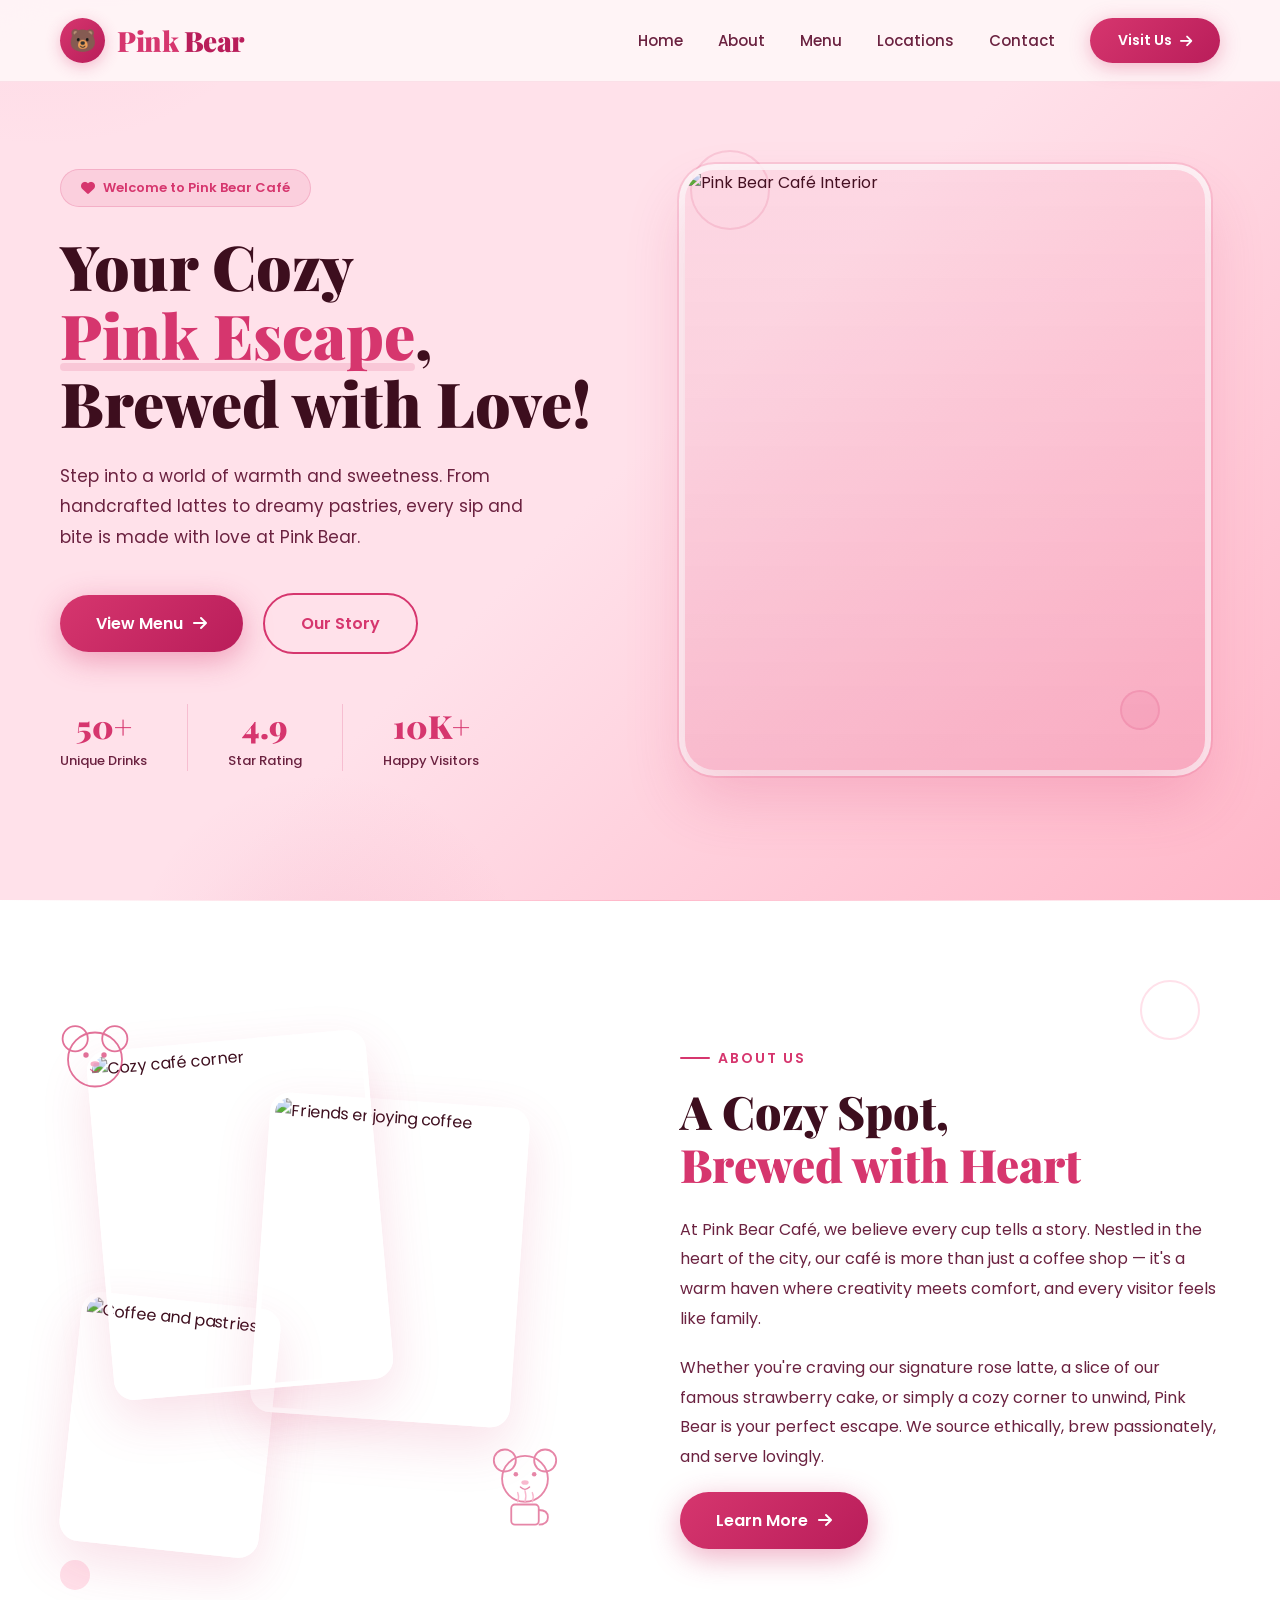
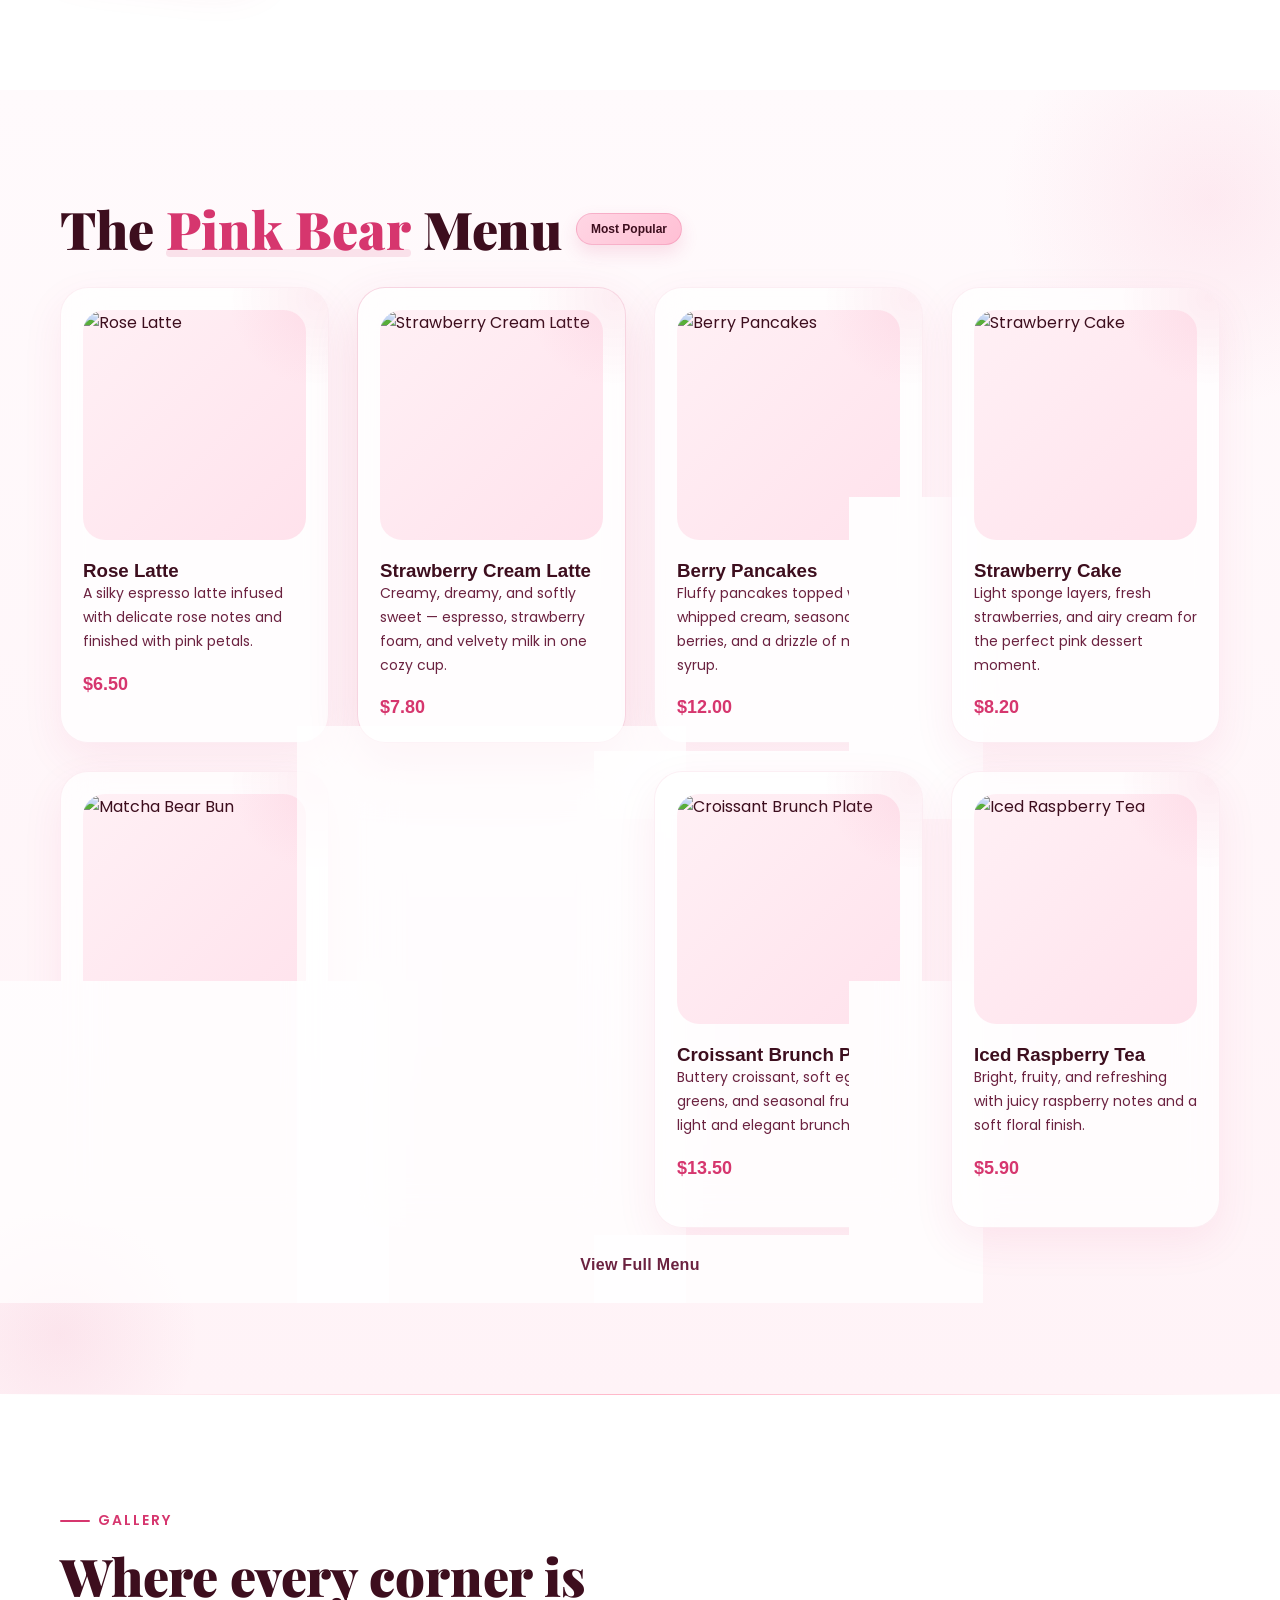
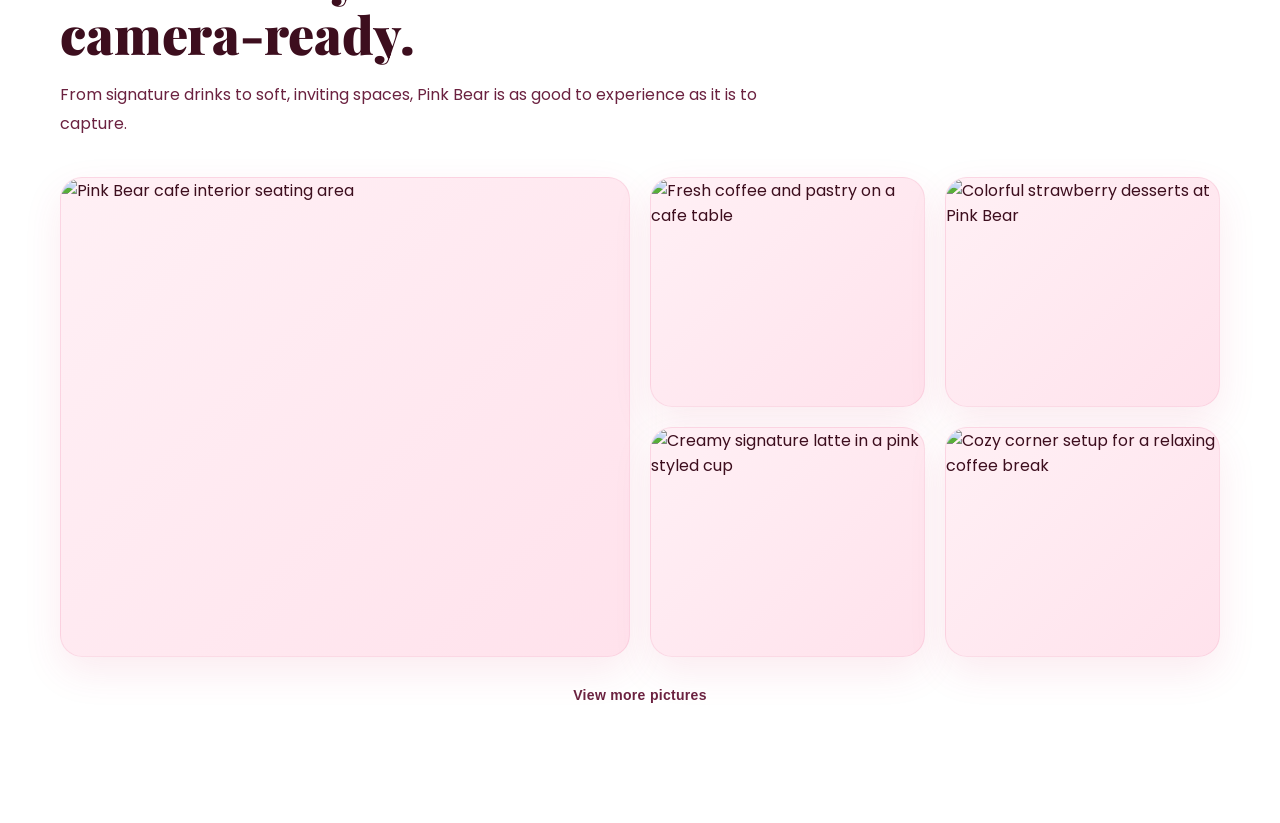
==== commit 2641474c: "added gallery section" ====
--- a/index.html
+++ b/index.html
@@ -273,6 +273,41 @@
     </div>
 </section>
 
+    <!-- GALLERY SECTION -->
+     <section class="gallery" id="gallery">
+        <div class="gallery-container">
+            <div class="gallery-header reveal">
+                <div class="section-label">Gallery</div>
+                <h2>Where every corner is camera-ready.</h2>
+                <p>
+                    From signature drinks to soft, inviting spaces, Pink Bear is as good to experience as it is to capture.
+                </p>
+            </div>
+
+            <div class="gallery-grid reveal">
+                <figure class="gallery-item gallery-item-wide">
+                    <img src="https://images.unsplash.com/photo-1554118811-1e0d58224f24?w=1000&q=80" alt="Pink Bear cafe interior seating area" loading="lazy">
+                </figure>
+                <figure class="gallery-item">
+                    <img src="https://images.unsplash.com/photo-1495474472287-4d71bcdd2085?w=700&q=80" alt="Fresh coffee and pastry on a cafe table" loading="lazy">
+                </figure>
+                <figure class="gallery-item">
+                    <img src="https://images.unsplash.com/photo-1495147466023-ac5c588e2e94?w=700&q=80" alt="Colorful strawberry desserts at Pink Bear" loading="lazy">
+                </figure>
+                <figure class="gallery-item">
+                    <img src="https://images.unsplash.com/photo-1509042239860-f550ce710b93?w=700&q=80" alt="Creamy signature latte in a pink styled cup" loading="lazy">
+                </figure>
+                <figure class="gallery-item">
+                    <img src="https://images.unsplash.com/photo-1521017432531-fbd92d768814?w=700&q=80" alt="Cozy corner setup for a relaxing coffee break" loading="lazy">
+                </figure>
+            </div>
+
+            <a href="https://instagram.com/pinkbearcafe" class="gallery-link" target="_blank" rel="noopener noreferrer">
+                View more pictures
+            </a>
+        </div>
+    </section>
+
     <script>
         // Navbar scroll effect
         window.addEventListener('scroll', () => {
--- a/style.css
+++ b/style.css
@@ -1049,6 +1049,123 @@
     background: radial-gradient(circle, rgba(214, 54, 110, 0.08), transparent 70%);
 }
 
+/* ===== GALLERY SECTION ===== */
+.gallery {
+    position: relative;
+    padding: 110px 60px 120px;
+    background: white;
+}
+
+.gallery::before {
+    content: '';
+    position: absolute;
+    top: 0;
+    left: 0;
+    right: 0;
+    height: 1px;
+    background: linear-gradient(90deg, transparent, var(--pink-soft), transparent);
+}
+
+.gallery-container {
+    max-width: 1400px;
+    margin: 0 auto;
+    position: relative;
+    z-index: 1;
+}
+
+.gallery-header {
+    max-width: 720px;
+    margin-bottom: 38px;
+}
+
+.gallery-header h2 {
+    font-family: 'Playfair Display', serif;
+    font-size: 52px;
+    font-weight: 900;
+    line-height: 1.12;
+    color: var(--text-dark);
+    margin-bottom: 16px;
+}
+
+.gallery-header p {
+    font-size: 16px;
+    line-height: 1.85;
+    color: var(--text-medium);
+}
+
+.gallery-grid {
+    display: grid;
+    grid-template-columns: repeat(4, 1fr);
+    grid-auto-rows: 230px;
+    gap: 20px;
+}
+
+.gallery-item {
+    margin: 0;
+    border-radius: 22px;
+    overflow: hidden;
+    background: linear-gradient(135deg, #fff0f5, #ffe2ec);
+    border: 1px solid rgba(214, 54, 110, 0.1);
+    box-shadow: 0 15px 38px rgba(214, 54, 110, 0.1);
+}
+
+.gallery-item img {
+    width: 100%;
+    height: 100%;
+    object-fit: cover;
+    display: block;
+    transition: transform 0.45s ease;
+}
+
+.gallery-item:hover img {
+    transform: scale(1.06);
+}
+
+.gallery-item-wide {
+    grid-column: 1 / span 2;
+    grid-row: 1 / span 2;
+}
+
+.gallery-item-tall {
+    grid-column: span 1;
+    grid-row: span 1;
+}
+
+.gallery-link {
+    display: block;
+    margin-top: 30px;
+    width: fit-content;
+    margin-left: auto;
+    margin-right: auto;
+    text-decoration: none;
+    font-weight: 700;
+    font-size: 14px;
+    color: var(--text-medium);
+    letter-spacing: 0.3px;
+    position: relative;
+    transition: color 0.3s ease;
+}
+
+.gallery-link::after {
+    content: '';
+    position: absolute;
+    left: 0;
+    bottom: -4px;
+    width: 0;
+    height: 2px;
+    border-radius: 2px;
+    background: var(--pink-dark);
+    transition: width 0.3s ease;
+}
+
+.gallery-link:hover {
+    color: var(--pink-dark);
+}
+
+.gallery-link:hover::after {
+    width: 100%;
+}
+
 
 /* ===== ANIMATIONS ===== */
 @keyframes fadeInUp {
@@ -1104,6 +1221,10 @@
     }
 
     .menu-title {
+        font-size: 44px;
+    }
+
+    .gallery-header h2 {
         font-size: 44px;
     }
 }
@@ -1223,6 +1344,24 @@
     .menu-grid {
         grid-template-columns: repeat(2, 1fr);
     }
+
+    .gallery {
+        padding: 90px 30px;
+    }
+
+    .gallery-header h2 {
+        font-size: 40px;
+    }
+
+    .gallery-grid {
+        grid-template-columns: repeat(2, 1fr);
+    }
+
+    .gallery-item-wide,
+    .gallery-item-tall {
+        grid-column: span 1;
+        grid-row: span 1;
+    }
 }
 
 @media (max-width: 640px) {
@@ -1245,6 +1384,19 @@
     .sort-btn {
         width: 100%;
         justify-content: center;
+    }
+
+    .gallery {
+        padding: 80px 20px;
+    }
+
+    .gallery-header h2 {
+        font-size: 34px;
+    }
+
+    .gallery-grid {
+        grid-template-columns: 1fr;
+        grid-auto-rows: 250px;
     }
 }
 
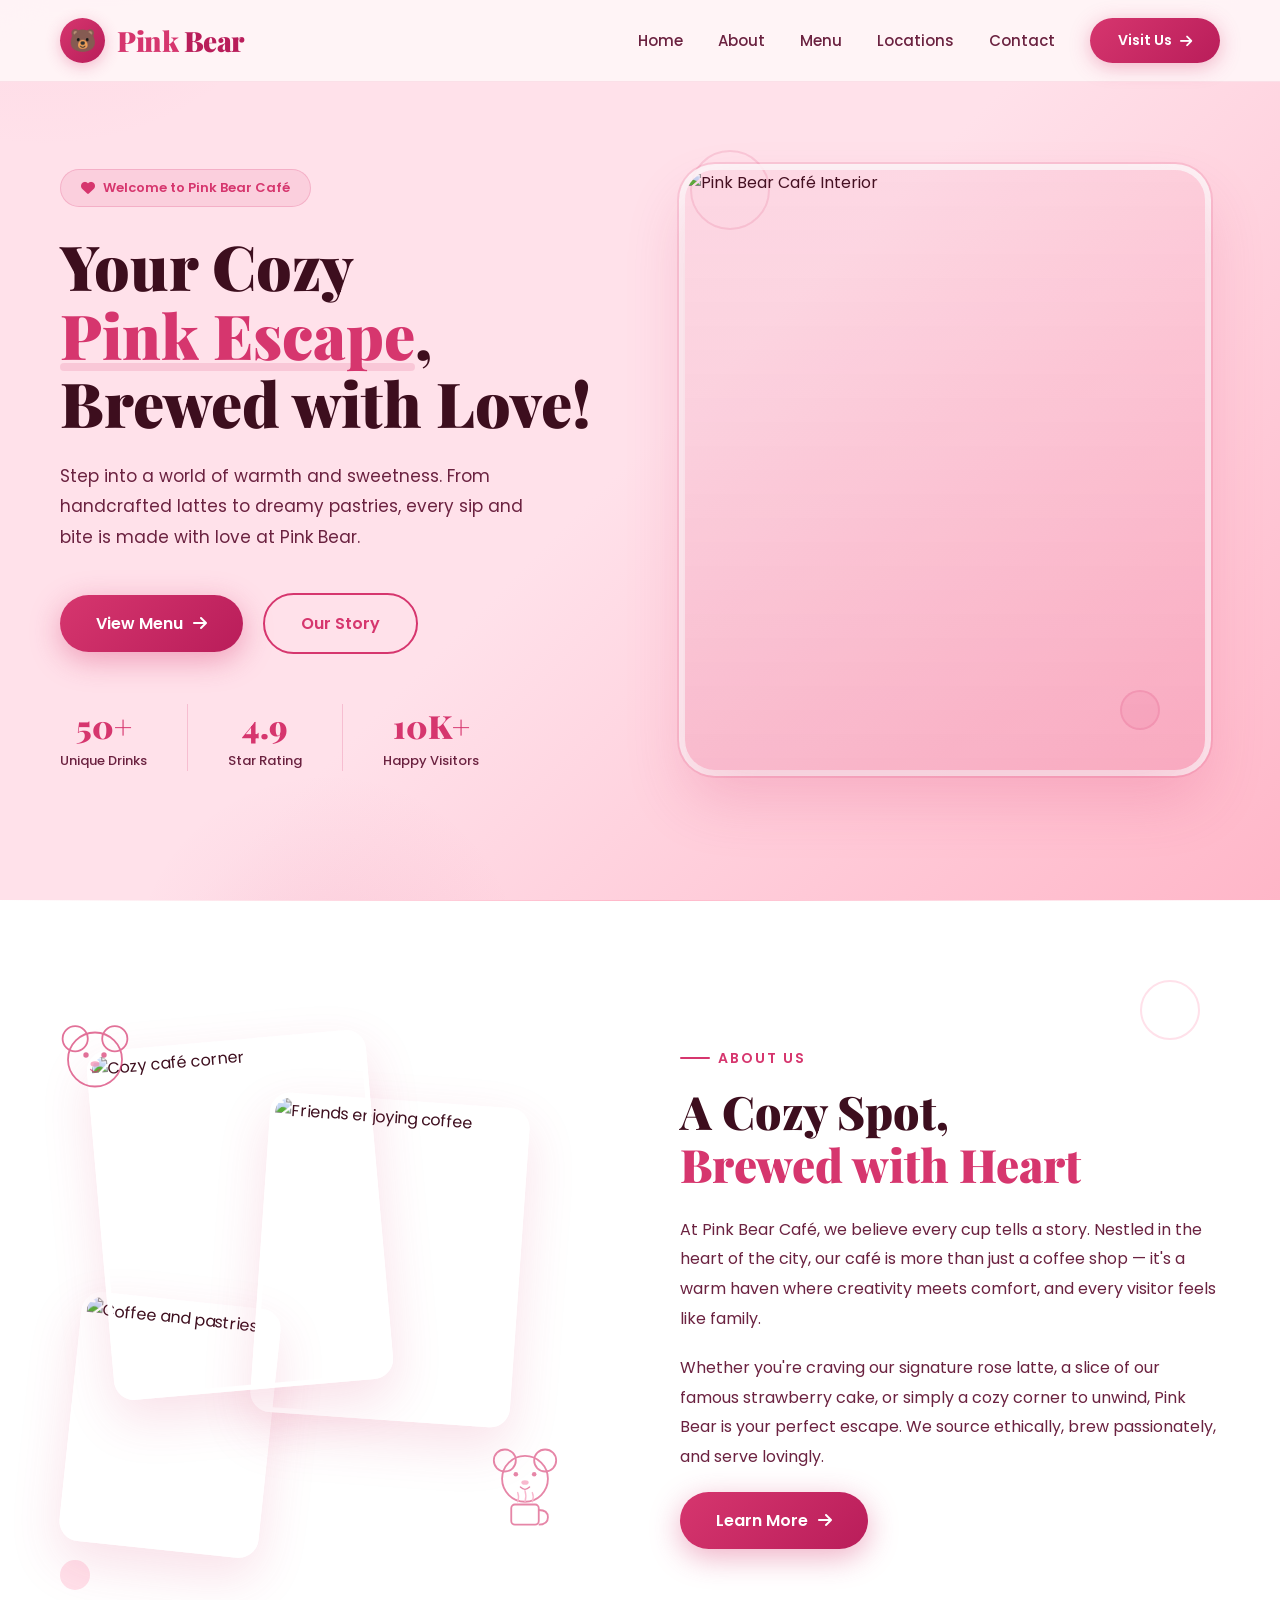
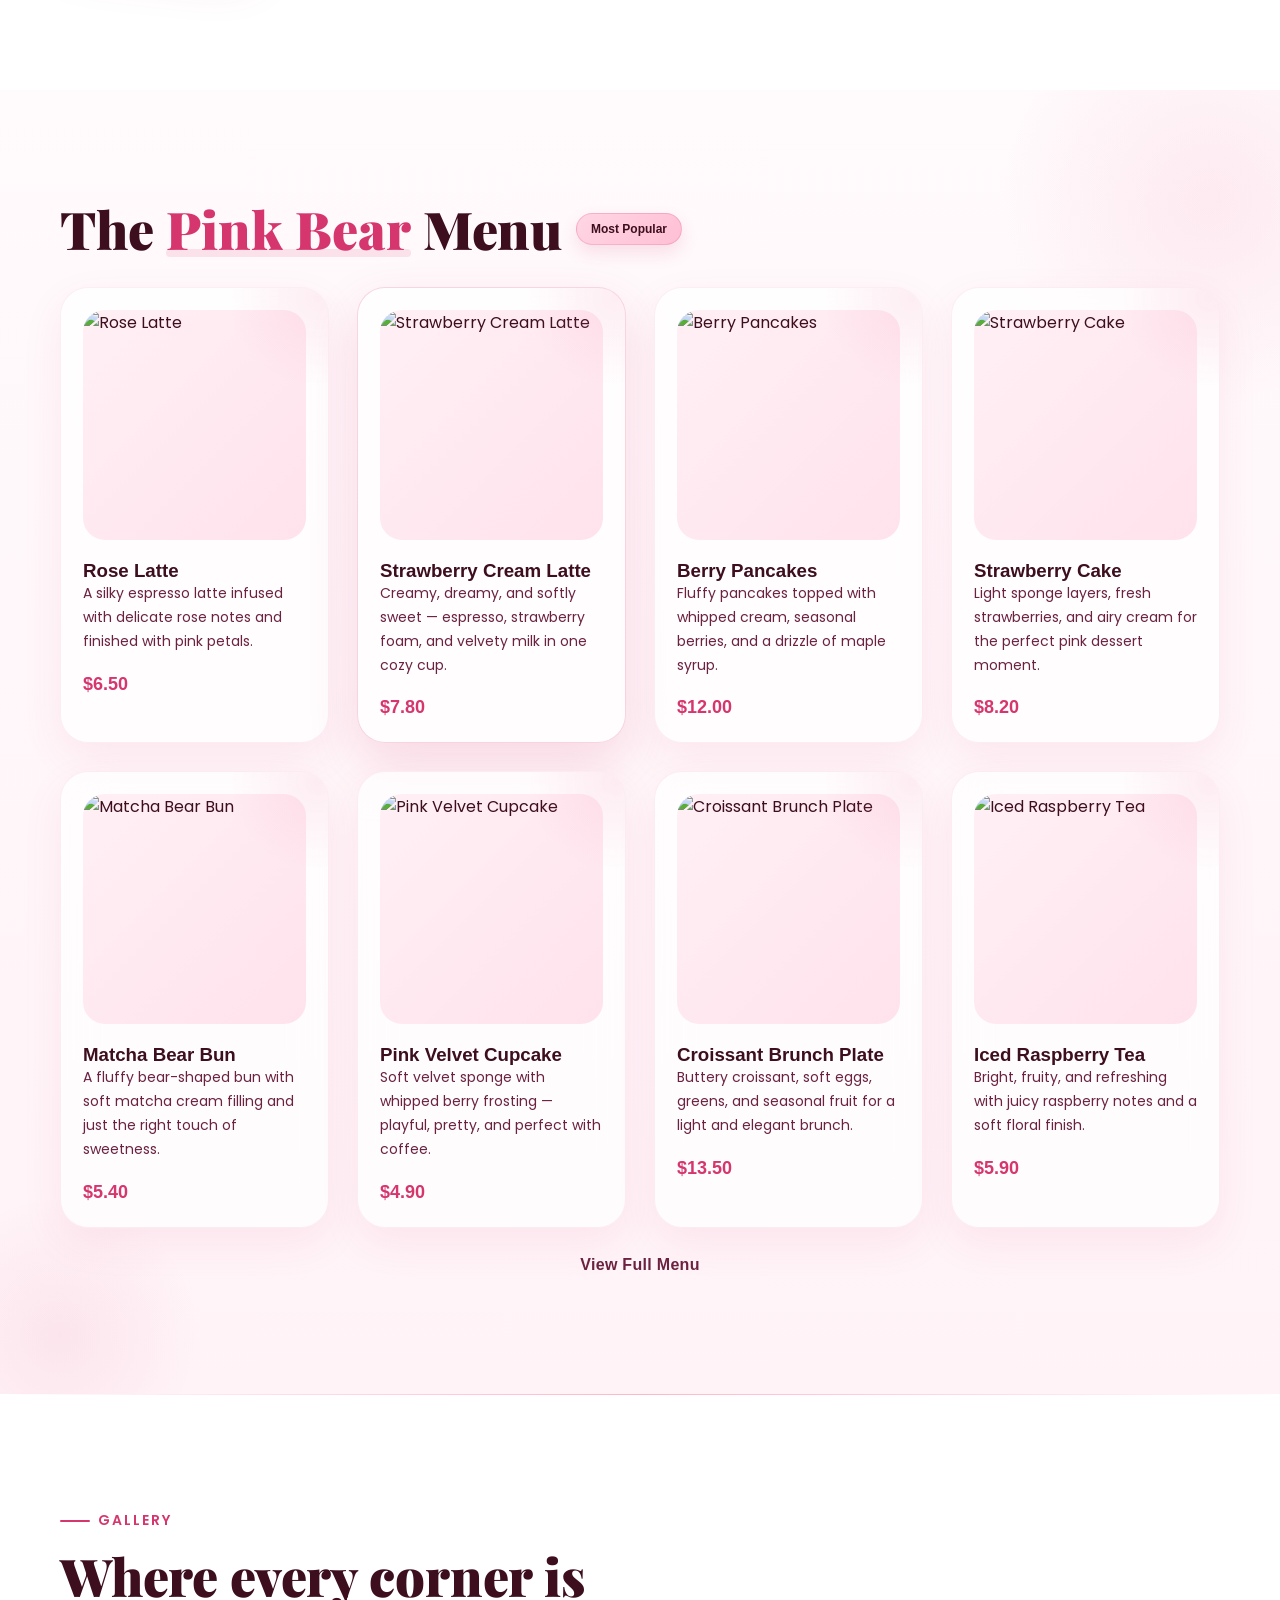
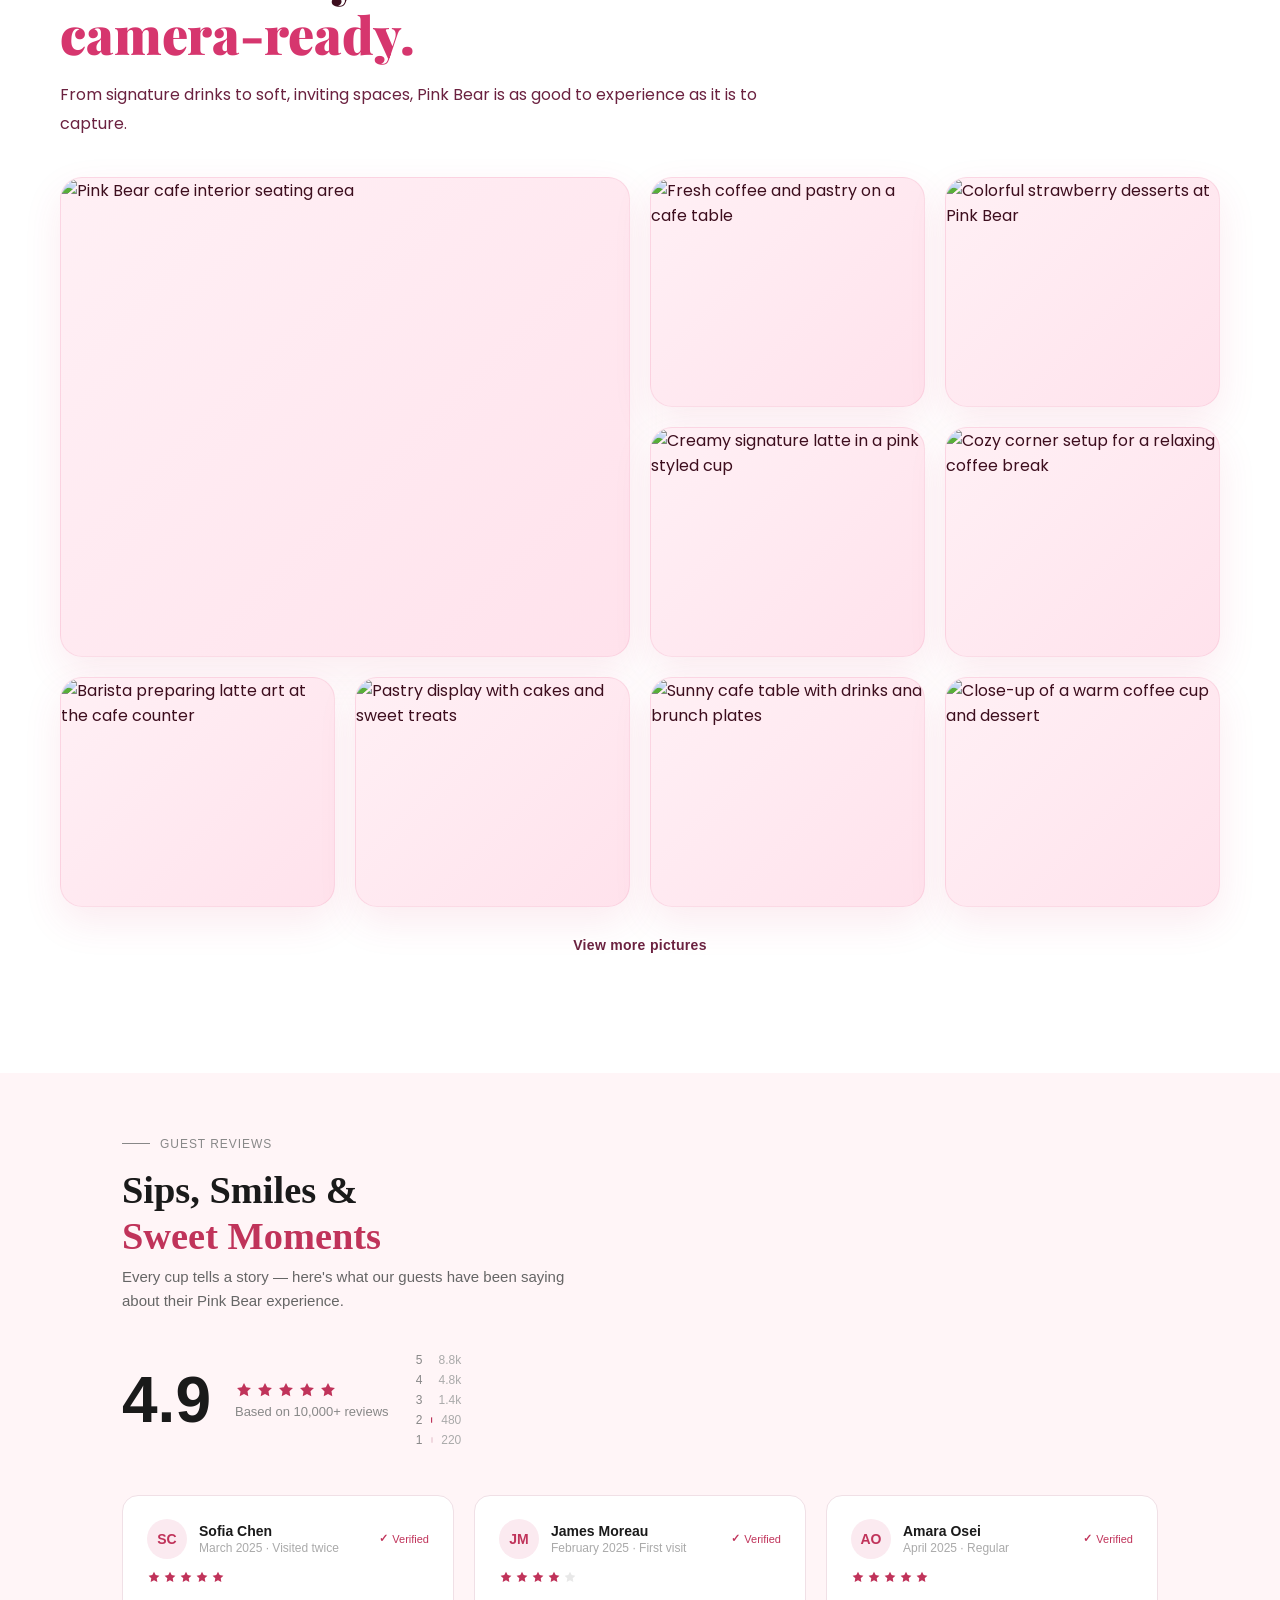
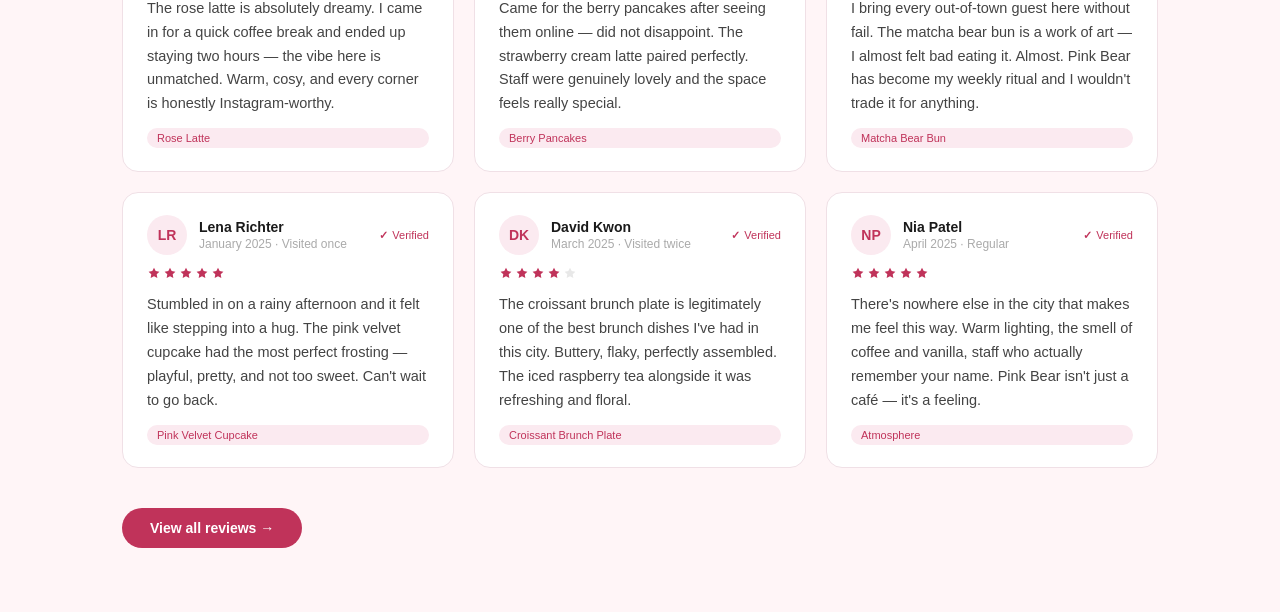
==== commit a065ff51: "added review section" ====
--- a/index.html
+++ b/index.html
@@ -278,7 +278,7 @@
         <div class="gallery-container">
             <div class="gallery-header reveal">
                 <div class="section-label">Gallery</div>
-                <h2>Where every corner is camera-ready.</h2>
+                <h2>Where every corner is <span class="highlight">camera-ready.</span></h2>
                 <p>
                     From signature drinks to soft, inviting spaces, Pink Bear is as good to experience as it is to capture.
                 </p>
@@ -300,6 +300,20 @@
                 <figure class="gallery-item">
                     <img src="https://images.unsplash.com/photo-1521017432531-fbd92d768814?w=700&q=80" alt="Cozy corner setup for a relaxing coffee break" loading="lazy">
                 </figure>
+
+                <!-- Added 4 more gallery images -->
+                <figure class="gallery-item">
+                    <img src="https://images.unsplash.com/photo-1461023058943-07fcbe16d735?w=700&q=80" alt="Barista preparing latte art at the cafe counter" loading="lazy">
+                </figure>
+                <figure class="gallery-item">
+                    <img src="https://images.unsplash.com/photo-1445116572660-236099ec97a0?w=700&q=80" alt="Pastry display with cakes and sweet treats" loading="lazy">
+                </figure>
+                <figure class="gallery-item">
+                    <img src="https://images.unsplash.com/photo-1501339847302-ac426a4a7cbb?w=700&q=80" alt="Sunny cafe table with drinks and brunch plates" loading="lazy">
+                </figure>
+                <figure class="gallery-item">
+                    <img src="https://images.unsplash.com/photo-1511920170033-f8396924c348?w=700&q=80" alt="Close-up of a warm coffee cup and dessert" loading="lazy">
+                </figure>
             </div>
 
             <a href="https://instagram.com/pinkbearcafe" class="gallery-link" target="_blank" rel="noopener noreferrer">
@@ -307,6 +321,159 @@
             </a>
         </div>
     </section>
+
+    <section class="reviews-section">
+  <p class="reviews-eyebrow">Guest Reviews</p>
+  <h2 class="reviews-heading">Sips, Smiles &amp;<br><span>Sweet Moments</span></h2>
+  <p class="reviews-subtext">Every cup tells a story — here's what our guests have been saying about their Pink Bear experience.</p>
+
+  <div class="reviews-summary">
+    <span class="score-big">4.9</span>
+    <div class="score-detail">
+      <div class="stars-row">
+        <svg class="star star-filled" viewBox="0 0 20 20"><path d="M10 1l2.39 4.84 5.34.78-3.86 3.76.91 5.32L10 13.27l-4.78 2.51.91-5.32L2.27 6.62l5.34-.78z"/></svg>
+        <svg class="star star-filled" viewBox="0 0 20 20"><path d="M10 1l2.39 4.84 5.34.78-3.86 3.76.91 5.32L10 13.27l-4.78 2.51.91-5.32L2.27 6.62l5.34-.78z"/></svg>
+        <svg class="star star-filled" viewBox="0 0 20 20"><path d="M10 1l2.39 4.84 5.34.78-3.86 3.76.91 5.32L10 13.27l-4.78 2.51.91-5.32L2.27 6.62l5.34-.78z"/></svg>
+        <svg class="star star-filled" viewBox="0 0 20 20"><path d="M10 1l2.39 4.84 5.34.78-3.86 3.76.91 5.32L10 13.27l-4.78 2.51.91-5.32L2.27 6.62l5.34-.78z"/></svg>
+        <svg class="star star-filled" viewBox="0 0 20 20"><path d="M10 1l2.39 4.84 5.34.78-3.86 3.76.91 5.32L10 13.27l-4.78 2.51.91-5.32L2.27 6.62l5.34-.78z"/></svg>
+      </div>
+      <span class="total-count">Based on 10,000+ reviews</span>
+    </div>
+    <div class="rating-bars">
+      <div class="bar-row"><span class="bar-label">5</span><div class="bar-track"><div class="bar-fill" style="width:88%"></div></div><span class="bar-count">8.8k</span></div>
+      <div class="bar-row"><span class="bar-label">4</span><div class="bar-track"><div class="bar-fill" style="width:48%"></div></div><span class="bar-count">4.8k</span></div>
+      <div class="bar-row"><span class="bar-label">3</span><div class="bar-track"><div class="bar-fill" style="width:14%"></div></div><span class="bar-count">1.4k</span></div>
+      <div class="bar-row"><span class="bar-label">2</span><div class="bar-track"><div class="bar-fill" style="width:5%"></div></div><span class="bar-count">480</span></div>
+      <div class="bar-row"><span class="bar-label">1</span><div class="bar-track"><div class="bar-fill" style="width:2%"></div></div><span class="bar-count">220</span></div>
+    </div>
+  </div>
+
+  <div class="cards-grid">
+
+    <div class="review-card">
+      <div class="card-header">
+        <div class="avatar">SC</div>
+        <div class="reviewer-info">
+          <p class="reviewer-name">Sofia Chen</p>
+          <p class="reviewer-meta">March 2025 · Visited twice</p>
+        </div>
+        <span class="verified">Verified</span>
+      </div>
+      <div class="card-stars">
+        <svg class="star star-filled" viewBox="0 0 20 20"><path d="M10 1l2.39 4.84 5.34.78-3.86 3.76.91 5.32L10 13.27l-4.78 2.51.91-5.32L2.27 6.62l5.34-.78z"/></svg>
+        <svg class="star star-filled" viewBox="0 0 20 20"><path d="M10 1l2.39 4.84 5.34.78-3.86 3.76.91 5.32L10 13.27l-4.78 2.51.91-5.32L2.27 6.62l5.34-.78z"/></svg>
+        <svg class="star star-filled" viewBox="0 0 20 20"><path d="M10 1l2.39 4.84 5.34.78-3.86 3.76.91 5.32L10 13.27l-4.78 2.51.91-5.32L2.27 6.62l5.34-.78z"/></svg>
+        <svg class="star star-filled" viewBox="0 0 20 20"><path d="M10 1l2.39 4.84 5.34.78-3.86 3.76.91 5.32L10 13.27l-4.78 2.51.91-5.32L2.27 6.62l5.34-.78z"/></svg>
+        <svg class="star star-filled" viewBox="0 0 20 20"><path d="M10 1l2.39 4.84 5.34.78-3.86 3.76.91 5.32L10 13.27l-4.78 2.51.91-5.32L2.27 6.62l5.34-.78z"/></svg>
+      </div>
+      <p class="review-text">The rose latte is absolutely dreamy. I came in for a quick coffee break and ended up staying two hours — the vibe here is unmatched. Warm, cosy, and every corner is honestly Instagram-worthy.</p>
+      <span class="review-tag">Rose Latte</span>
+    </div>
+
+    <div class="review-card">
+      <div class="card-header">
+        <div class="avatar">JM</div>
+        <div class="reviewer-info">
+          <p class="reviewer-name">James Moreau</p>
+          <p class="reviewer-meta">February 2025 · First visit</p>
+        </div>
+        <span class="verified">Verified</span>
+      </div>
+      <div class="card-stars">
+        <svg class="star star-filled" viewBox="0 0 20 20"><path d="M10 1l2.39 4.84 5.34.78-3.86 3.76.91 5.32L10 13.27l-4.78 2.51.91-5.32L2.27 6.62l5.34-.78z"/></svg>
+        <svg class="star star-filled" viewBox="0 0 20 20"><path d="M10 1l2.39 4.84 5.34.78-3.86 3.76.91 5.32L10 13.27l-4.78 2.51.91-5.32L2.27 6.62l5.34-.78z"/></svg>
+        <svg class="star star-filled" viewBox="0 0 20 20"><path d="M10 1l2.39 4.84 5.34.78-3.86 3.76.91 5.32L10 13.27l-4.78 2.51.91-5.32L2.27 6.62l5.34-.78z"/></svg>
+        <svg class="star star-filled" viewBox="0 0 20 20"><path d="M10 1l2.39 4.84 5.34.78-3.86 3.76.91 5.32L10 13.27l-4.78 2.51.91-5.32L2.27 6.62l5.34-.78z"/></svg>
+        <svg class="star star-empty" viewBox="0 0 20 20"><path d="M10 1l2.39 4.84 5.34.78-3.86 3.76.91 5.32L10 13.27l-4.78 2.51.91-5.32L2.27 6.62l5.34-.78z"/></svg>
+      </div>
+      <p class="review-text">Came for the berry pancakes after seeing them online — did not disappoint. The strawberry cream latte paired perfectly. Staff were genuinely lovely and the space feels really special.</p>
+      <span class="review-tag">Berry Pancakes</span>
+    </div>
+
+    <div class="review-card">
+      <div class="card-header">
+        <div class="avatar">AO</div>
+        <div class="reviewer-info">
+          <p class="reviewer-name">Amara Osei</p>
+          <p class="reviewer-meta">April 2025 · Regular</p>
+        </div>
+        <span class="verified">Verified</span>
+      </div>
+      <div class="card-stars">
+        <svg class="star star-filled" viewBox="0 0 20 20"><path d="M10 1l2.39 4.84 5.34.78-3.86 3.76.91 5.32L10 13.27l-4.78 2.51.91-5.32L2.27 6.62l5.34-.78z"/></svg>
+        <svg class="star star-filled" viewBox="0 0 20 20"><path d="M10 1l2.39 4.84 5.34.78-3.86 3.76.91 5.32L10 13.27l-4.78 2.51.91-5.32L2.27 6.62l5.34-.78z"/></svg>
+        <svg class="star star-filled" viewBox="0 0 20 20"><path d="M10 1l2.39 4.84 5.34.78-3.86 3.76.91 5.32L10 13.27l-4.78 2.51.91-5.32L2.27 6.62l5.34-.78z"/></svg>
+        <svg class="star star-filled" viewBox="0 0 20 20"><path d="M10 1l2.39 4.84 5.34.78-3.86 3.76.91 5.32L10 13.27l-4.78 2.51.91-5.32L2.27 6.62l5.34-.78z"/></svg>
+        <svg class="star star-filled" viewBox="0 0 20 20"><path d="M10 1l2.39 4.84 5.34.78-3.86 3.76.91 5.32L10 13.27l-4.78 2.51.91-5.32L2.27 6.62l5.34-.78z"/></svg>
+      </div>
+      <p class="review-text">I bring every out-of-town guest here without fail. The matcha bear bun is a work of art — I almost felt bad eating it. Almost. Pink Bear has become my weekly ritual and I wouldn't trade it for anything.</p>
+      <span class="review-tag">Matcha Bear Bun</span>
+    </div>
+
+    <div class="review-card">
+      <div class="card-header">
+        <div class="avatar">LR</div>
+        <div class="reviewer-info">
+          <p class="reviewer-name">Lena Richter</p>
+          <p class="reviewer-meta">January 2025 · Visited once</p>
+        </div>
+        <span class="verified">Verified</span>
+      </div>
+      <div class="card-stars">
+        <svg class="star star-filled" viewBox="0 0 20 20"><path d="M10 1l2.39 4.84 5.34.78-3.86 3.76.91 5.32L10 13.27l-4.78 2.51.91-5.32L2.27 6.62l5.34-.78z"/></svg>
+        <svg class="star star-filled" viewBox="0 0 20 20"><path d="M10 1l2.39 4.84 5.34.78-3.86 3.76.91 5.32L10 13.27l-4.78 2.51.91-5.32L2.27 6.62l5.34-.78z"/></svg>
+        <svg class="star star-filled" viewBox="0 0 20 20"><path d="M10 1l2.39 4.84 5.34.78-3.86 3.76.91 5.32L10 13.27l-4.78 2.51.91-5.32L2.27 6.62l5.34-.78z"/></svg>
+        <svg class="star star-filled" viewBox="0 0 20 20"><path d="M10 1l2.39 4.84 5.34.78-3.86 3.76.91 5.32L10 13.27l-4.78 2.51.91-5.32L2.27 6.62l5.34-.78z"/></svg>
+        <svg class="star star-filled" viewBox="0 0 20 20"><path d="M10 1l2.39 4.84 5.34.78-3.86 3.76.91 5.32L10 13.27l-4.78 2.51.91-5.32L2.27 6.62l5.34-.78z"/></svg>
+      </div>
+      <p class="review-text">Stumbled in on a rainy afternoon and it felt like stepping into a hug. The pink velvet cupcake had the most perfect frosting — playful, pretty, and not too sweet. Can't wait to go back.</p>
+      <span class="review-tag">Pink Velvet Cupcake</span>
+    </div>
+
+    <div class="review-card">
+      <div class="card-header">
+        <div class="avatar">DK</div>
+        <div class="reviewer-info">
+          <p class="reviewer-name">David Kwon</p>
+          <p class="reviewer-meta">March 2025 · Visited twice</p>
+        </div>
+        <span class="verified">Verified</span>
+      </div>
+      <div class="card-stars">
+        <svg class="star star-filled" viewBox="0 0 20 20"><path d="M10 1l2.39 4.84 5.34.78-3.86 3.76.91 5.32L10 13.27l-4.78 2.51.91-5.32L2.27 6.62l5.34-.78z"/></svg>
+        <svg class="star star-filled" viewBox="0 0 20 20"><path d="M10 1l2.39 4.84 5.34.78-3.86 3.76.91 5.32L10 13.27l-4.78 2.51.91-5.32L2.27 6.62l5.34-.78z"/></svg>
+        <svg class="star star-filled" viewBox="0 0 20 20"><path d="M10 1l2.39 4.84 5.34.78-3.86 3.76.91 5.32L10 13.27l-4.78 2.51.91-5.32L2.27 6.62l5.34-.78z"/></svg>
+        <svg class="star star-filled" viewBox="0 0 20 20"><path d="M10 1l2.39 4.84 5.34.78-3.86 3.76.91 5.32L10 13.27l-4.78 2.51.91-5.32L2.27 6.62l5.34-.78z"/></svg>
+        <svg class="star star-empty" viewBox="0 0 20 20"><path d="M10 1l2.39 4.84 5.34.78-3.86 3.76.91 5.32L10 13.27l-4.78 2.51.91-5.32L2.27 6.62l5.34-.78z"/></svg>
+      </div>
+      <p class="review-text">The croissant brunch plate is legitimately one of the best brunch dishes I've had in this city. Buttery, flaky, perfectly assembled. The iced raspberry tea alongside it was refreshing and floral.</p>
+      <span class="review-tag">Croissant Brunch Plate</span>
+    </div>
+
+    <div class="review-card">
+      <div class="card-header">
+        <div class="avatar">NP</div>
+        <div class="reviewer-info">
+          <p class="reviewer-name">Nia Patel</p>
+          <p class="reviewer-meta">April 2025 · Regular</p>
+        </div>
+        <span class="verified">Verified</span>
+      </div>
+      <div class="card-stars">
+        <svg class="star star-filled" viewBox="0 0 20 20"><path d="M10 1l2.39 4.84 5.34.78-3.86 3.76.91 5.32L10 13.27l-4.78 2.51.91-5.32L2.27 6.62l5.34-.78z"/></svg>
+        <svg class="star star-filled" viewBox="0 0 20 20"><path d="M10 1l2.39 4.84 5.34.78-3.86 3.76.91 5.32L10 13.27l-4.78 2.51.91-5.32L2.27 6.62l5.34-.78z"/></svg>
+        <svg class="star star-filled" viewBox="0 0 20 20"><path d="M10 1l2.39 4.84 5.34.78-3.86 3.76.91 5.32L10 13.27l-4.78 2.51.91-5.32L2.27 6.62l5.34-.78z"/></svg>
+        <svg class="star star-filled" viewBox="0 0 20 20"><path d="M10 1l2.39 4.84 5.34.78-3.86 3.76.91 5.32L10 13.27l-4.78 2.51.91-5.32L2.27 6.62l5.34-.78z"/></svg>
+        <svg class="star star-filled" viewBox="0 0 20 20"><path d="M10 1l2.39 4.84 5.34.78-3.86 3.76.91 5.32L10 13.27l-4.78 2.51.91-5.32L2.27 6.62l5.34-.78z"/></svg>
+      </div>
+      <p class="review-text">There's nowhere else in the city that makes me feel this way. Warm lighting, the smell of coffee and vanilla, staff who actually remember your name. Pink Bear isn't just a café — it's a feeling.</p>
+      <span class="review-tag">Atmosphere</span>
+    </div>
+
+  </div>
+
+  <a class="view-btn" href="#">View all reviews →</a>
+</section>
 
     <script>
         // Navbar scroll effect
--- a/style.css
+++ b/style.css
@@ -1087,6 +1087,11 @@
     margin-bottom: 16px;
 }
 
+.highlight {
+    color: var(--pink-dark);
+    position: relative;
+}
+
 .gallery-header p {
     font-size: 16px;
     line-height: 1.85;
@@ -1165,6 +1170,42 @@
 .gallery-link:hover::after {
     width: 100%;
 }
+
+.reviews-section { padding: 4rem 2rem; max-width: 1100px; margin: 0 auto; font-family: Georgia, 'Times New Roman', serif; }
+.reviews-eyebrow { display: flex; align-items: center; gap: 10px; font-family: sans-serif; font-size: 12px; color: #888; letter-spacing: 0.08em; text-transform: uppercase; margin-bottom: 1rem; }
+.reviews-eyebrow::before { content: ''; display: block; width: 28px; height: 1.5px; background: #888; }
+.reviews-heading { font-size: 2.4rem; font-weight: 700; line-height: 1.2; margin: 0 0 0.4rem; color: #1a1a1a; }
+.reviews-heading span { color: #c0335a; }
+.reviews-subtext { font-family: sans-serif; font-size: 15px; color: #666; margin: 0 0 2.5rem; max-width: 480px; line-height: 1.6; }
+.reviews-summary { display: flex; align-items: center; gap: 1.5rem; margin-bottom: 3rem; font-family: sans-serif; }
+.score-big { font-size: 4rem; font-weight: 800; color: #1a1a1a; line-height: 1; }
+.score-detail { display: flex; flex-direction: column; gap: 4px; }
+.stars-row { display: flex; gap: 3px; }
+.star { width: 18px; height: 18px; }
+.star-filled path { fill: #c0335a; }
+.star-empty path { fill: #e8e8e8; }
+.total-count { font-size: 13px; color: #888; }
+.rating-bars { display: flex; flex-direction: column; gap: 6px; font-family: sans-serif; font-size: 12px; }
+.bar-row { display: flex; align-items: center; gap: 8px; }
+.bar-label { width: 10px; color: #888; text-align: right; }
+.bar-track { flex: 1; height: 6px; background: #f0d8df; border-radius: 99px; overflow: hidden; max-width: 120px; }
+.bar-fill { height: 100%; background: #c0335a; border-radius: 99px; }
+.bar-count { color: #aaa; min-width: 20px; }
+.cards-grid { display: grid; grid-template-columns: repeat(auto-fill, minmax(300px, 1fr)); gap: 1.25rem; margin-bottom: 2rem; }
+.review-card { background: #fff; border: 1px solid #f0e0e6; border-radius: 16px; padding: 1.4rem 1.5rem; display: flex; flex-direction: column; gap: 12px; }
+.card-header { display: flex; align-items: center; gap: 12px; }
+.avatar { width: 40px; height: 40px; border-radius: 50%; background: #fbeaf0; display: flex; align-items: center; justify-content: center; font-family: sans-serif; font-weight: 700; font-size: 14px; color: #c0335a; flex-shrink: 0; }
+.reviewer-info { flex: 1; min-width: 0; }
+.reviewer-name { font-family: sans-serif; font-size: 14px; font-weight: 600; color: #1a1a1a; margin: 0; }
+.reviewer-meta { font-family: sans-serif; font-size: 12px; color: #aaa; margin: 2px 0 0; }
+.card-stars { display: flex; gap: 2px; }
+.card-stars .star { width: 14px; height: 14px; }
+.verified { font-family: sans-serif; font-size: 11px; color: #c0335a; display: flex; align-items: center; gap: 4px; }
+.verified::before { content: '✓'; font-weight: 700; }
+.review-text { font-size: 14.5px; color: #444; line-height: 1.65; font-family: sans-serif; margin: 0; flex: 1; }
+.review-tag { display: inline-block; font-family: sans-serif; font-size: 11px; background: #fbeaf0; color: #c0335a; padding: 4px 10px; border-radius: 99px; font-weight: 500; }
+.view-btn { display: inline-flex; align-items: center; gap: 8px; background: #c0335a; color: #fff; font-family: sans-serif; font-size: 14px; font-weight: 600; padding: 12px 28px; border-radius: 99px; border: none; cursor: pointer; text-decoration: none; margin-top: 0.5rem; transition: background 0.2s; }
+.view-btn:hover { background: #a8294d; }
 
 
 /* ===== ANIMATIONS ===== */
